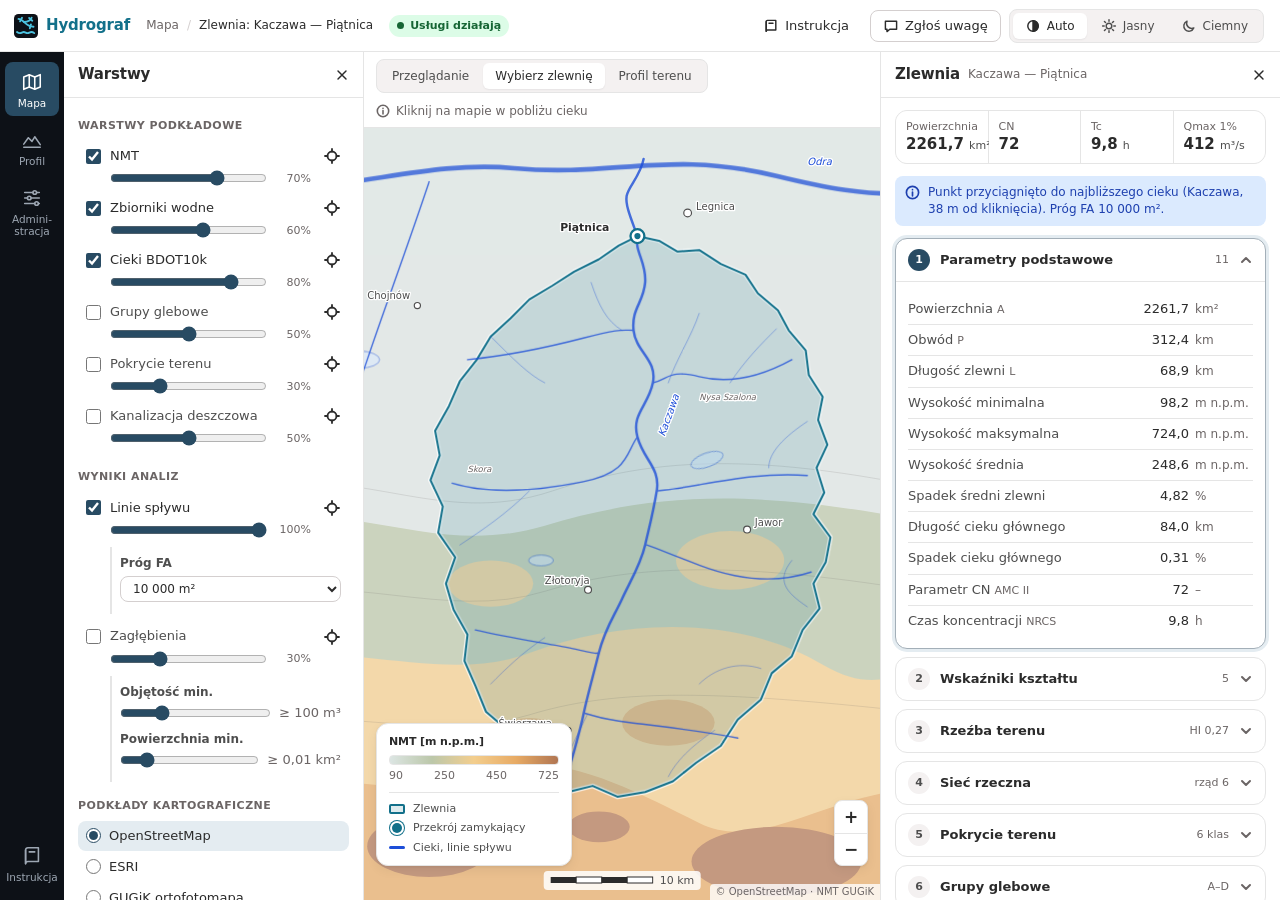
==== design/mockups/hydrograf/index.html @ 29e7e1c7 "feat(design): add the navigation rail tokens, the layout guidelines and a Hydrograf mockup" ====
<!doctype html>
<html lang="pl">
<head>
<meta charset="utf-8">
<meta name="viewport" content="width=device-width, initial-scale=1">
<title>Hydrograf: zlewnia Kaczawa — Piątnica</title>
<link rel="icon" type="image/svg+xml" href="../../marks/hydrograf.svg">
<script src="theme-init.js"></script>
<link rel="stylesheet" href="../../tokens.css">
<link rel="stylesheet" href="mockup.css">
</head>
<body>
<div class="shell">

  <!-- Top bar: mark + tool name, context, status, actions -->
  <header class="topbar">
    <a class="brand" href="#" aria-label="Hydrograf, strona główna">
      <img src="../../marks/hydrograf.svg" alt="">
      <span class="name">Hydrograf</span>
    </a>
    <nav class="crumbs" aria-label="Kontekst">
      <span>Mapa</span><span class="sep">/</span>
      <strong>Zlewnia: Kaczawa — Piątnica</strong>
    </nav>
    <span class="badge ok" id="system-status" role="status" aria-live="polite" title="Usługi działają: API, NMT, BDOT10k">
      <span class="label">Usługi działają</span>
    </span>
    <div class="top-actions">
      <a class="btn ghost" id="btn-guide" href="#">
        <svg viewBox="0 0 20 20" aria-hidden="true"><path d="M4 4.5A1.5 1.5 0 0 1 5.5 3H16v12H5.5A1.5 1.5 0 0 0 4 16.5z"/><path d="M4 16.5V4.5M7.5 6.5h5"/></svg>
        <span class="label">Instrukcja</span>
      </a>
      <button class="btn" id="btn-feedback" type="button" aria-haspopup="dialog" aria-controls="feedback-modal" title="Zgłoś uwagę">
        <svg viewBox="0 0 20 20" aria-hidden="true"><path d="M3 4h14v10H8.5L5 17v-3H3z"/></svg>
        <span class="label">Zgłoś uwagę</span>
      </button>
      <div class="seg" role="group" aria-label="Motyw">
        <button type="button" id="theme-auto" aria-pressed="true" title="Motyw systemowy">
          <svg class="icon-svg" viewBox="0 0 20 20" aria-hidden="true"><circle cx="10" cy="10" r="6.5"/><path d="M10 3.5v13a6.5 6.5 0 0 0 0-13z" fill="currentColor"/></svg>
          <span class="label">Auto</span>
        </button>
        <button type="button" id="theme-light" aria-pressed="false" title="Jasny">
          <svg class="icon-svg" viewBox="0 0 20 20" aria-hidden="true"><circle cx="10" cy="10" r="3.5"/><path d="M10 2v2M10 16v2M2 10h2M16 10h2M4.3 4.3l1.4 1.4M14.3 14.3l1.4 1.4M4.3 15.7l1.4-1.4M14.3 5.7l1.4-1.4"/></svg>
          <span class="label">Jasny</span>
        </button>
        <button type="button" id="theme-dark" aria-pressed="false" title="Ciemny">
          <svg class="icon-svg" viewBox="0 0 20 20" aria-hidden="true"><path d="M16 12.5A6.5 6.5 0 0 1 7.5 4a6.5 6.5 0 1 0 8.5 8.5z"/></svg>
          <span class="label">Ciemny</span>
        </button>
      </div>
    </div>
  </header>

  <!-- Navigation rail (bottom bar on phones) -->
  <nav class="rail" aria-label="Widoki">
    <a class="rail-item active" href="#" aria-current="page" id="rail-map">
      <svg viewBox="0 0 24 24" aria-hidden="true"><path d="M3 6.5l6-2.5 6 2.5 6-2.5v13.5l-6 2.5-6-2.5-6 2.5z"/><path d="M9 4v13.5M15 6.5V20"/></svg>
      Mapa
    </a>
    <a class="rail-item" href="#" id="rail-profile">
      <svg viewBox="0 0 24 24" aria-hidden="true"><path d="M3 20h18"/><path d="M3 16.5l5-7 4 4 3-5 6 8.5"/></svg>
      Profil
    </a>
    <a class="rail-item" href="#">
      <svg viewBox="0 0 24 24" aria-hidden="true"><path d="M4 6h9M17 6h3M4 12h3M11 12h9M4 18h11M19 18h1"/><circle cx="15" cy="6" r="2"/><circle cx="9" cy="12" r="2"/><circle cx="17" cy="18" r="2"/></svg>
      Admini&shy;stracja
    </a>
    <span class="spacer"></span>
    <a class="rail-item" href="#">
      <svg viewBox="0 0 24 24" aria-hidden="true"><path d="M5 5.5A2.5 2.5 0 0 1 7.5 3H19v15H7.5A2.5 2.5 0 0 0 5 20.5z"/><path d="M5 20.5v-15M9 7.5h6"/></svg>
      Instrukcja
    </a>
  </nav>

  <main class="main">
    <div class="view-layout" id="view">

      <!-- Left panel: layers -->
      <aside class="view-panel left" id="left-panel" aria-labelledby="left-title">
        <div class="panel-head">
          <span class="grip" aria-hidden="true"></span>
          <h2 id="left-title">Warstwy</h2>
          <button class="btn ghost sm icon" type="button" id="left-close" aria-label="Zamknij panel warstw">
            <svg viewBox="0 0 20 20" aria-hidden="true"><path d="M5 5l10 10M15 5L5 15"/></svg>
          </button>
        </div>
        <div class="view-panel-body">

          <section class="group">
            <h3 class="group-title">Warstwy podkładowe</h3>
            <div class="layer">
              <input type="checkbox" id="ly-nmt" data-layer="nmt" checked>
              <label class="name" for="ly-nmt">NMT</label>
              <input type="range" min="0" max="100" value="70" aria-label="Przezroczystość: NMT">
              <span class="val">70%</span>
              <button class="btn ghost sm icon" type="button" aria-label="Przybliż do warstwy NMT"><svg viewBox="0 0 16 16"><circle cx="8" cy="8" r="4.5"/><path d="M8 1v2.5M8 12.5V15M1 8h2.5M12.5 8H15"/></svg></button>
            </div>
            <div class="layer">
              <input type="checkbox" id="ly-lakes" data-layer="lakes" checked>
              <label class="name" for="ly-lakes">Zbiorniki wodne</label>
              <input type="range" min="0" max="100" value="60" aria-label="Przezroczystość: Zbiorniki wodne">
              <span class="val">60%</span>
              <button class="btn ghost sm icon" type="button" aria-label="Przybliż do warstwy Zbiorniki wodne"><svg viewBox="0 0 16 16"><circle cx="8" cy="8" r="4.5"/><path d="M8 1v2.5M8 12.5V15M1 8h2.5M12.5 8H15"/></svg></button>
            </div>
            <div class="layer">
              <input type="checkbox" id="ly-streams" data-layer="streams" checked>
              <label class="name" for="ly-streams">Cieki BDOT10k</label>
              <input type="range" min="0" max="100" value="80" aria-label="Przezroczystość: Cieki BDOT10k">
              <span class="val">80%</span>
              <button class="btn ghost sm icon" type="button" aria-label="Przybliż do warstwy Cieki BDOT10k"><svg viewBox="0 0 16 16"><circle cx="8" cy="8" r="4.5"/><path d="M8 1v2.5M8 12.5V15M1 8h2.5M12.5 8H15"/></svg></button>
            </div>
            <div class="layer off">
              <input type="checkbox" id="ly-hsg">
              <label class="name" for="ly-hsg">Grupy glebowe</label>
              <input type="range" min="0" max="100" value="50" aria-label="Przezroczystość: Grupy glebowe">
              <span class="val">50%</span>
              <button class="btn ghost sm icon" type="button" aria-label="Przybliż do warstwy Grupy glebowe"><svg viewBox="0 0 16 16"><circle cx="8" cy="8" r="4.5"/><path d="M8 1v2.5M8 12.5V15M1 8h2.5M12.5 8H15"/></svg></button>
            </div>
            <div class="layer off">
              <input type="checkbox" id="ly-landcover">
              <label class="name" for="ly-landcover">Pokrycie terenu</label>
              <input type="range" min="0" max="100" value="30" aria-label="Przezroczystość: Pokrycie terenu">
              <span class="val">30%</span>
              <button class="btn ghost sm icon" type="button" aria-label="Przybliż do warstwy Pokrycie terenu"><svg viewBox="0 0 16 16"><circle cx="8" cy="8" r="4.5"/><path d="M8 1v2.5M8 12.5V15M1 8h2.5M12.5 8H15"/></svg></button>
            </div>
            <div class="layer off">
              <input type="checkbox" id="ly-sewer">
              <label class="name" for="ly-sewer">Kanalizacja deszczowa</label>
              <input type="range" min="0" max="100" value="50" aria-label="Przezroczystość: Kanalizacja deszczowa">
              <span class="val">50%</span>
              <button class="btn ghost sm icon" type="button" aria-label="Przybliż do warstwy Kanalizacja deszczowa"><svg viewBox="0 0 16 16"><circle cx="8" cy="8" r="4.5"/><path d="M8 1v2.5M8 12.5V15M1 8h2.5M12.5 8H15"/></svg></button>
            </div>
          </section>

          <section class="group">
            <h3 class="group-title">Wyniki analiz</h3>
            <div class="layer">
              <input type="checkbox" id="ly-flow" data-layer="flow" checked>
              <label class="name" for="ly-flow">Linie spływu</label>
              <input type="range" min="0" max="100" value="100" aria-label="Przezroczystość: Linie spływu">
              <span class="val">100%</span>
              <button class="btn ghost sm icon" type="button" aria-label="Przybliż do warstwy Linie spływu"><svg viewBox="0 0 16 16"><circle cx="8" cy="8" r="4.5"/><path d="M8 1v2.5M8 12.5V15M1 8h2.5M12.5 8H15"/></svg></button>
            </div>
            <div class="layer-extra">
              <div class="field">
                <label for="fa-threshold">Próg FA</label>
                <select id="fa-threshold">
                  <option value="1000">1 000 m²</option>
                  <option value="10000" selected>10 000 m²</option>
                  <option value="100000">100 000 m²</option>
                </select>
              </div>
            </div>
            <div class="layer off">
              <input type="checkbox" id="ly-depr">
              <label class="name" for="ly-depr">Zagłębienia</label>
              <input type="range" min="0" max="100" value="30" aria-label="Przezroczystość: Zagłębienia">
              <span class="val">30%</span>
              <button class="btn ghost sm icon" type="button" aria-label="Przybliż do warstwy Zagłębienia"><svg viewBox="0 0 16 16"><circle cx="8" cy="8" r="4.5"/><path d="M8 1v2.5M8 12.5V15M1 8h2.5M12.5 8H15"/></svg></button>
            </div>
            <div class="layer-extra">
              <div class="field">
                <label for="depr-volume">Objętość min.</label>
                <div class="range-row">
                  <input type="range" id="depr-volume" min="0" max="100" value="25">
                  <span class="val num muted">≥ 100 m³</span>
                </div>
              </div>
              <div class="field">
                <label for="depr-area">Powierzchnia min.</label>
                <div class="range-row">
                  <input type="range" id="depr-area" min="0" max="100" value="15">
                  <span class="val num muted">≥ 0,01 km²</span>
                </div>
              </div>
            </div>
          </section>

          <section class="group">
            <h3 class="group-title">Podkłady kartograficzne</h3>
            <div class="radio-list" role="radiogroup" aria-label="Podkład kartograficzny">
              <label><input type="radio" name="basemap" value="osm" checked> OpenStreetMap</label>
              <label><input type="radio" name="basemap" value="esri"> ESRI</label>
              <label><input type="radio" name="basemap" value="gugik-orto"> GUGiK ortofotomapa</label>
              <label><input type="radio" name="basemap" value="gugik-topo"> GUGiK topograficzna</label>
              <label><input type="radio" name="basemap" value="opentopomap"> OpenTopoMap</label>
              <label><input type="radio" name="basemap" value="none"> Brak</label>
            </div>
          </section>
        </div>
      </aside>
      <div class="resizer" id="left-resizer" role="separator" aria-orientation="vertical" aria-controls="left-panel" aria-label="Szerokość panelu warstw" aria-valuemin="260" aria-valuemax="560" aria-valuenow="300" tabindex="0"></div>

      <!-- Centre: mode bar + map -->
      <section class="view-center" aria-label="Mapa">
        <div class="map-bar">
          <button class="btn sm phone-only" type="button" id="open-layers" aria-controls="left-panel">
            <svg viewBox="0 0 20 20" aria-hidden="true"><path d="M10 3l7 4-7 4-7-4z"/><path d="M3 11l7 4 7-4"/></svg>
            Warstwy
          </button>
          <div class="seg" role="radiogroup" aria-label="Tryb pracy">
            <button type="button" id="mode-browse" role="radio" aria-checked="false">Przeglądanie</button>
            <button type="button" id="mode-watershed" role="radio" aria-checked="true" class="on">Wybierz zlewnię</button>
            <button type="button" id="mode-profile" role="radio" aria-checked="false">Profil terenu</button>
          </div>
          <span class="hint">
            <svg viewBox="0 0 16 16" aria-hidden="true"><circle cx="8" cy="8" r="6.5"/><path d="M8 7.5v4M8 5v.01"/></svg>
            <span id="map-hint-text">Kliknij na mapie w pobliżu cieku</span>
          </span>
          <div class="end phone-only">
            <button class="btn sm" type="button" id="open-results" aria-controls="right-panel">Zlewnia</button>
          </div>
        </div>

        <div class="map-wrap">
          <svg class="map-svg" viewBox="0 0 1000 1000" preserveAspectRatio="xMidYMid slice" role="img" aria-label="Mapa: zlewnia Kaczawy po przekrój Piątnica na tle NMT">
            <!-- Terrain (NMT) -->
            <g class="nmt" data-layer="nmt">
              <rect class="t1" x="0" y="0" width="1000" height="1000"/>
              <path class="t2" d="M0,520 C150,470 250,560 400,515 S700,460 1000,535 V1000 H0 Z"/>
              <path class="t3" d="M0,700 C120,650 260,725 380,680 S650,630 760,695 S900,640 1000,685 V1000 H0 Z"/>
              <path class="t4" d="M0,855 C100,815 200,880 300,838 S500,850 600,900 S800,815 1000,865 V1000 H0 Z"/>
              <ellipse class="t3" cx="640" cy="560" rx="70" ry="38"/>
              <ellipse class="t3" cx="330" cy="590" rx="55" ry="30"/>
              <ellipse class="t4" cx="560" cy="770" rx="60" ry="30"/>
              <ellipse class="t4" cx="380" cy="790" rx="48" ry="26"/>
              <ellipse class="t5" cx="250" cy="930" rx="80" ry="40"/>
              <ellipse class="t5" cx="700" cy="950" rx="110" ry="45"/>
              <ellipse class="t5" cx="470" cy="905" rx="40" ry="20"/>
            </g>
            <g>
              <path class="contour" d="M0,470 C160,430 260,520 410,470 S710,420 1000,490"/>
              <path class="contour" d="M0,610 C140,570 270,640 400,600 S690,560 1000,620"/>
              <path class="contour" d="M0,780 C120,740 250,800 380,760 S660,730 1000,770"/>
            </g>
            <!-- Lakes -->
            <g data-layer="lakes">
            <ellipse class="lake" cx="610" cy="430" rx="22" ry="9" transform="rotate(-20 610 430)"/>
            <ellipse class="lake" cx="395" cy="560" rx="16" ry="7"/>
            <ellipse class="lake" cx="160" cy="300" rx="26" ry="11"/>
            </g>
            <!-- Rivers outside the watershed -->
            <g class="river r-outside" data-layer="streams">
              <path class="r-big" d="M0,70 C120,95 230,40 360,52 S560,28 700,62 S880,90 1000,58"/>
              <path class="r-trib" d="M80,520 C120,430 150,360 170,300 S220,160 250,70"/>
              <path class="r-trib" d="M900,760 C880,640 860,540 880,420 S880,220 860,64"/>
            </g>
            <g class="river r-outside" data-layer="flow">
              <path class="r-flow" d="M60,700 C90,640 100,600 80,520"/>
              <path class="r-flow" d="M960,560 C930,520 900,470 880,420"/>
            </g>
            <!-- Watershed -->
            <g data-layer="watershed">
            <path class="watershed-halo" d="M520,140 L548,146 L572,160 L600,158 L628,176 L660,190 L676,214 L702,236 L716,262 L738,288 L742,320 L760,348 L754,378 L766,410 L752,440 L762,472 L748,500 L770,530 L764,562 L748,590 L756,622 L734,650 L720,684 L694,706 L680,740 L650,766 L628,800 L596,822 L566,846 L530,860 L494,866 L462,852 L430,860 L400,838 L372,812 L352,780 L324,756 L310,722 L296,690 L300,656 L282,624 L272,590 L284,556 L262,524 L268,490 L252,456 L264,424 L258,392 L276,360 L290,328 L312,300 L330,270 L356,246 L380,222 L410,204 L438,186 L470,170 L496,152 Z"/>
            <path class="watershed" d="M520,140 L548,146 L572,160 L600,158 L628,176 L660,190 L676,214 L702,236 L716,262 L738,288 L742,320 L760,348 L754,378 L766,410 L752,440 L762,472 L748,500 L770,530 L764,562 L748,590 L756,622 L734,650 L720,684 L694,706 L680,740 L650,766 L628,800 L596,822 L566,846 L530,860 L494,866 L462,852 L430,860 L400,838 L372,812 L352,780 L324,756 L310,722 L296,690 L300,656 L282,624 L272,590 L284,556 L262,524 L268,490 L252,456 L264,424 L258,392 L276,360 L290,328 L312,300 L330,270 L356,246 L380,222 L410,204 L438,186 L470,170 L496,152 Z"/>
            </g>
            <!-- River network inside -->
            <g class="river" data-layer="flow">
              <path class="r-flow" d="M330,270 C360,300 380,320 400,330"/>
              <path class="r-flow" d="M700,260 C680,280 660,300 640,330"/>
              <path class="r-flow" d="M740,380 C710,400 690,420 690,440"/>
              <path class="r-flow" d="M290,540 C320,520 350,500 380,470"/>
              <path class="r-flow" d="M740,620 C710,600 700,585 720,560"/>
              <path class="r-flow" d="M330,720 C350,700 370,680 400,660"/>
              <path class="r-flow" d="M560,840 C570,820 590,800 620,780"/>
              <path class="r-flow" d="M420,840 C430,810 440,790 455,760"/>
              <path class="r-flow" d="M680,700 C650,690 620,700 600,720"/>
              <path class="r-flow" d="M600,240 C590,270 570,300 560,330"/>
              <path class="r-flow" d="M460,200 C470,230 480,250 500,262"/>
            </g>
            <g class="river" data-layer="streams">
              <path class="r-trib" d="M300,300 C350,295 400,285 450,272 S500,262 515,262"/>
              <path class="r-trib" d="M720,300 C680,322 640,332 600,322 S560,326 540,330"/>
              <path class="r-trib" d="M280,460 C330,475 390,470 450,458 S505,420 520,400"/>
              <path class="r-trib" d="M740,450 C690,446 640,455 600,462 S560,468 545,470"/>
              <path class="r-trib" d="M745,575 C700,590 650,585 600,566 S555,548 532,540"/>
              <path class="r-trib" d="M310,650 C360,662 410,668 440,675 S462,680 470,680"/>
              <path class="r-trib" d="M650,790 C600,780 550,775 510,770 S468,762 452,758"/>
              <path class="r-main" d="M430,835 C440,800 446,780 450,760 S462,712 470,680 S490,632 500,610 S524,566 530,540 S540,500 545,470 S528,430 520,400 S534,360 540,330 S518,290 515,262 S528,226 530,200 S516,160 520,140"/>
            </g>
            <path class="river r-main" data-layer="streams" d="M520,140 C512,118 504,100 506,88 S524,62 528,40"/>
            <!-- Towns -->
            <g>
              <circle class="town" cx="585" cy="110" r="5"/><text class="lbl" x="596" y="106">Legnica</text>
              <circle class="town" cx="456" cy="598" r="4.5"/><text class="lbl" x="400" y="590">Złotoryja</text>
              <circle class="town" cx="662" cy="520" r="4.5"/><text class="lbl" x="672" y="516">Jawor</text>
              <circle class="town" cx="430" cy="780" r="4"/><text class="lbl" x="340" y="776">Świerzawa</text>
              <circle class="town" cx="235" cy="230" r="4"/><text class="lbl" x="170" y="222">Chojnów</text>
            </g>
            <text class="lbl water" x="740" y="48">Odra</text>
            <text class="lbl water" x="555" y="400" transform="rotate(-70 555 400)">Kaczawa</text>
            <text class="lbl water sm" x="600" y="352">Nysa Szalona</text>
            <text class="lbl water sm" x="300" y="446">Skora</text>
            <!-- Outlet -->
            <circle class="outlet-ring" cx="520" cy="140" r="9"/>
            <circle class="outlet-dot" cx="520" cy="140" r="4"/>
            <text class="lbl outlet" x="420" y="134">Piątnica</text>
          </svg>

          <div class="map-legend" aria-label="Legenda">
            <h3>NMT [m n.p.m.]</h3>
            <div class="ramp" aria-hidden="true"></div>
            <div class="ramp-ticks"><span>90</span><span>250</span><span>450</span><span>725</span></div>
            <div class="legend-items">
              <span><i class="sw watershed"></i>Zlewnia</span>
              <span><i class="sw outlet"></i>Przekrój zamykający</span>
              <span><i class="sw river"></i>Cieki, linie spływu</span>
            </div>
          </div>

          <div class="map-zoom">
            <button type="button" aria-label="Przybliż">+</button>
            <button type="button" aria-label="Oddal">−</button>
          </div>

          <div class="map-scale" aria-label="Skala: 10 km">
            <svg width="104" height="8" viewBox="0 0 104 8" aria-hidden="true">
              <rect class="bar-a" x="1" y="1" width="25.5" height="6"/>
              <rect class="bar-b" x="26.5" y="1" width="25.5" height="6"/>
              <rect class="bar-a" x="52" y="1" width="25.5" height="6"/>
              <rect class="bar-b" x="77.5" y="1" width="25.5" height="6"/>
            </svg>
            <span>10 km</span>
          </div>
          <span class="map-attrib">© OpenStreetMap · NMT GUGiK</span>

          <!-- Terrain profile drawer (profile mode) -->
          <section class="profile-drawer" id="profile-drawer" aria-labelledby="profile-title" hidden>
            <div class="panel-head">
              <h2 id="profile-title">Profil terenu</h2>
              <span class="sub num">Długość 12,4 km · H 258–498 m n.p.m.</span>
              <button class="btn ghost sm icon" type="button" id="profile-close" aria-label="Zamknij profil">
                <svg viewBox="0 0 20 20" aria-hidden="true"><path d="M5 5l10 10M15 5L5 15"/></svg>
              </button>
            </div>
            <div class="chart">
              <svg viewBox="0 0 710 168" role="img" aria-label="Profil terenu, długość 12,4 km">
              <g class="grid"><line x1="44" x2="700" y1="140" y2="140"/><line x1="44" x2="700" y1="102.9" y2="102.9"/><line x1="44" x2="700" y1="65.7" y2="65.7"/><line x1="44" x2="700" y1="28.6" y2="28.6"/></g>
              <path class="prof-area" d="M44,61.3 L65.2,54.6 L86.3,45.3 L107.5,39.7 L128.6,42.7 L149.8,50.9 L171,59 L192.1,67.6 L213.3,76.5 L234.5,83.5 L255.6,91.7 L271.5,102.5 L287.4,111.8 L303.2,117 L313.8,118.5 L324.4,115.5 L345.5,106.6 L366.7,96.2 L393.2,86.5 L419.6,79.8 L446.1,70.2 L472.5,62 L499,54.2 L525.4,46.4 L551.9,36 L578.3,29.3 L604.8,33.8 L631.2,39.7 L657.7,37.5 L678.8,33 L700,30.4 L700,140 L44,140 Z"/>
              <path class="prof-line" d="M44,61.3 L65.2,54.6 L86.3,45.3 L107.5,39.7 L128.6,42.7 L149.8,50.9 L171,59 L192.1,67.6 L213.3,76.5 L234.5,83.5 L255.6,91.7 L271.5,102.5 L287.4,111.8 L303.2,117 L313.8,118.5 L324.4,115.5 L345.5,106.6 L366.7,96.2 L393.2,86.5 L419.6,79.8 L446.1,70.2 L472.5,62 L499,54.2 L525.4,46.4 L551.9,36 L578.3,29.3 L604.8,33.8 L631.2,39.7 L657.7,37.5 L678.8,33 L700,30.4"/>
              <line class="prof-cross" x1="313.8" x2="313.8" y1="10" y2="140"/>
              <circle class="prof-water" cx="313.8" cy="118.5" r="3.5"/>
              <line class="axis" x1="44" x2="700" y1="140" y2="140"/>
              <text class="tick" x="38" y="143" text-anchor="end">200</text><text class="tick" x="38" y="105.9" text-anchor="end">300</text><text class="tick" x="38" y="68.7" text-anchor="end">400</text><text class="tick" x="38" y="31.6" text-anchor="end">500</text><text class="tick" x="44" y="154" text-anchor="middle">0</text><text class="tick" x="149.8" y="154" text-anchor="middle">2</text><text class="tick" x="255.6" y="154" text-anchor="middle">4</text><text class="tick" x="361.4" y="154" text-anchor="middle">6</text><text class="tick" x="467.2" y="154" text-anchor="middle">8</text><text class="tick" x="573" y="154" text-anchor="middle">10</text><text class="tick" x="678.8" y="154" text-anchor="middle">12</text>
              <text class="axis-label" x="700" y="167" text-anchor="end">odległość [km]</text>
              <text class="axis-label" x="4" y="6">H [m n.p.m.]</text>
            </svg>
            </div>
          </section>
        </div>
      </section>

      <!-- Right panel: watershed results -->
      <div class="resizer" id="right-resizer" role="separator" aria-orientation="vertical" aria-controls="right-panel" aria-label="Szerokość panelu zlewni" aria-valuemin="340" aria-valuemax="720" aria-valuenow="400" tabindex="0"></div>
      <aside class="view-panel right open" id="right-panel" aria-labelledby="right-title">
        <div class="panel-head">
          <span class="grip" aria-hidden="true"></span>
          <h2 id="right-title">Zlewnia</h2>
          <span class="sub">Kaczawa — Piątnica</span>
          <button class="btn ghost sm icon" type="button" id="right-close" aria-label="Zamknij panel zlewni">
            <svg viewBox="0 0 20 20" aria-hidden="true"><path d="M5 5l10 10M15 5L5 15"/></svg>
          </button>
        </div>
        <div class="view-panel-body" id="panel-results">

          <div class="summary">
            <div class="kpi"><div class="k">Powierzchnia</div><div class="v">2261,7 <span class="u">km²</span></div></div>
            <div class="kpi"><div class="k">CN</div><div class="v">72</div></div>
            <div class="kpi"><div class="k">Tc</div><div class="v">9,8 <span class="u">h</span></div></div>
            <div class="kpi"><div class="k">Qmax 1%</div><div class="v">412 <span class="u">m³/s</span></div></div>
          </div>

          <p class="notice" role="status">
            <svg viewBox="0 0 16 16" aria-hidden="true"><circle cx="8" cy="8" r="6.5"/><path d="M8 7.5v4M8 5v.01"/></svg>
            Punkt przyciągnięto do najbliższego cieku (Kaczawa, 38 m od kliknięcia). Próg FA 10 000 m².
          </p>

          <div class="steps">
            <details class="step" open>
              <summary><span class="step-num">1</span><span class="title">Parametry podstawowe</span><span class="meta">11</span><svg class="chev" viewBox="0 0 14 14" aria-hidden="true"><path d="M3 5l4 4 4-4"/></svg></summary>
              <div class="step-body">
                <table class="params">
                  <tbody>
                    <tr><th>Powierzchnia<span class="sym">A</span></th><td>2261,7</td><td class="u">km²</td></tr>
                    <tr><th>Obwód<span class="sym">P</span></th><td>312,4</td><td class="u">km</td></tr>
                    <tr><th>Długość zlewni<span class="sym">L</span></th><td>68,9</td><td class="u">km</td></tr>
                    <tr><th>Wysokość minimalna</th><td>98,2</td><td class="u">m n.p.m.</td></tr>
                    <tr><th>Wysokość maksymalna</th><td>724,0</td><td class="u">m n.p.m.</td></tr>
                    <tr><th>Wysokość średnia</th><td>248,6</td><td class="u">m n.p.m.</td></tr>
                    <tr><th>Spadek średni zlewni</th><td>4,82</td><td class="u">%</td></tr>
                    <tr><th>Długość cieku głównego</th><td>84,0</td><td class="u">km</td></tr>
                    <tr><th>Spadek cieku głównego</th><td>0,31</td><td class="u">%</td></tr>
                    <tr><th>Parametr CN<span class="sym">AMC II</span></th><td>72</td><td class="u">–</td></tr>
                    <tr><th>Czas koncentracji<span class="sym">NRCS</span></th><td>9,8</td><td class="u">h</td></tr>
                  </tbody>
                </table>
              </div>
            </details>

            <details class="step">
              <summary><span class="step-num">2</span><span class="title">Wskaźniki kształtu</span><span class="meta">5</span><svg class="chev" viewBox="0 0 14 14" aria-hidden="true"><path d="M3 5l4 4 4-4"/></svg></summary>
              <div class="step-body">
                <table class="params">
                  <tbody>
                    <tr><th>Wskaźnik zwartości<span class="sym">Kc</span></th><td>1,85</td><td class="u">–</td></tr>
                    <tr><th>Wskaźnik kolistości<span class="sym">Rc</span></th><td>0,29</td><td class="u">–</td></tr>
                    <tr><th>Wskaźnik wydłużenia<span class="sym">Re</span></th><td>0,78</td><td class="u">–</td></tr>
                    <tr><th>Wskaźnik formy<span class="sym">Rf</span></th><td>0,48</td><td class="u">–</td></tr>
                    <tr><th>Wskaźnik lemniskaty<span class="sym">k</span></th><td>1,64</td><td class="u">–</td></tr>
                  </tbody>
                </table>
              </div>
            </details>

            <details class="step">
              <summary><span class="step-num">3</span><span class="title">Rzeźba terenu</span><span class="meta">HI 0,27</span><svg class="chev" viewBox="0 0 14 14" aria-hidden="true"><path d="M3 5l4 4 4-4"/></svg></summary>
              <div class="step-body">
                <div class="chart">
                  <div class="chart-title">Krzywa hipsometryczna</div>
                  <svg viewBox="0 0 360 178" role="img" aria-label="Krzywa hipsometryczna, całka hipsometryczna 0,27">
                  <g class="grid"><line x1="40" x2="350" y1="150" y2="150"/><line x1="40" x2="350" y1="115.5" y2="115.5"/><line x1="40" x2="350" y1="81" y2="81"/><line x1="40" x2="350" y1="46.5" y2="46.5"/><line x1="40" x2="350" y1="12" y2="12"/></g>
                  <path class="ref-line" d="M40,12 L350,150"/>
                  <path class="hyp-area" d="M40,12 L49.3,31.3 L58.6,45.1 L71,60.3 L86.5,74.1 L102,85.1 L133,100.3 L164,111.4 L195,120.3 L226,127.9 L257,134.8 L288,140.3 L319,145.2 L350,150 L40,150 Z"/>
                  <path class="hyp-line" d="M40,12 L49.3,31.3 L58.6,45.1 L71,60.3 L86.5,74.1 L102,85.1 L133,100.3 L164,111.4 L195,120.3 L226,127.9 L257,134.8 L288,140.3 L319,145.2 L350,150"/>
                  <line class="axis" x1="40" x2="350" y1="150" y2="150"/>
                  <text class="tick" x="34" y="153" text-anchor="end">0</text><text class="tick" x="34" y="118.5" text-anchor="end">0,25</text><text class="tick" x="34" y="84" text-anchor="end">0,5</text><text class="tick" x="34" y="49.5" text-anchor="end">0,75</text><text class="tick" x="34" y="15" text-anchor="end">1</text><text class="tick" x="40" y="164" text-anchor="middle">0%</text><text class="tick" x="117.5" y="164" text-anchor="middle">25%</text><text class="tick" x="195" y="164" text-anchor="middle">50%</text><text class="tick" x="272.5" y="164" text-anchor="middle">75%</text><text class="tick" x="350" y="164" text-anchor="middle">100%</text>
                  <text class="axis-label" x="350" y="177" text-anchor="end">względna powierzchnia a/A</text>
                  <text class="axis-label" x="4" y="6">względna wysokość h/H</text>
                  <text class="peak-label" x="346" y="26" text-anchor="end">HI = 0,27</text>
                </svg>
                </div>
                <table class="params">
                  <tbody>
                    <tr><th>Deniwelacja<span class="sym">ΔH</span></th><td>625,8</td><td class="u">m</td></tr>
                    <tr><th>Wskaźnik rzeźby<span class="sym">Rh</span></th><td>9,08</td><td class="u">‰</td></tr>
                    <tr><th>Całka hipsometryczna<span class="sym">HI</span></th><td>0,27</td><td class="u">–</td></tr>
                  </tbody>
                </table>
              </div>
            </details>

            <details class="step">
              <summary><span class="step-num">4</span><span class="title">Sieć rzeczna</span><span class="meta">rząd 6</span><svg class="chev" viewBox="0 0 14 14" aria-hidden="true"><path d="M3 5l4 4 4-4"/></svg></summary>
              <div class="step-body">
                <table class="params">
                  <tbody>
                    <tr><th>Długość wszystkich cieków</th><td>2081</td><td class="u">km</td></tr>
                    <tr><th>Gęstość sieci rzecznej<span class="sym">Dd</span></th><td>0,92</td><td class="u">km/km²</td></tr>
                    <tr><th>Częstość cieków<span class="sym">Fs</span></th><td>1,12</td><td class="u">1/km²</td></tr>
                    <tr><th>Rząd cieku (Strahler)</th><td>6</td><td class="u">–</td></tr>
                    <tr><th>Próg akumulacji</th><td>10 000</td><td class="u">m²</td></tr>
                  </tbody>
                </table>
              </div>
            </details>

            <details class="step">
              <summary><span class="step-num">5</span><span class="title">Pokrycie terenu</span><span class="meta">6 klas</span><svg class="chev" viewBox="0 0 14 14" aria-hidden="true"><path d="M3 5l4 4 4-4"/></svg></summary>
              <div class="step-body">
                <svg class="stack" viewBox="0 0 100 1" preserveAspectRatio="none" role="img" aria-label="Udział form pokrycia terenu"><rect class="lc-arable" x="0" y="0" width="48.2" height="1"/><rect class="lc-forest" x="48.2" y="0" width="31.5" height="1"/><rect class="lc-meadow" x="79.7" y="0" width="9.8" height="1"/><rect class="lc-urban" x="89.5" y="0" width="7.1" height="1"/><rect class="lc-water" x="96.6" y="0" width="1.2" height="1"/><rect class="lc-other" x="97.8" y="0" width="2.2" height="1"/></svg>
                <ul class="share-list">
                  <li><i class="dot lc-arable"></i>Grunty orne<span class="x">CN 78</span><span class="pct">48,2%</span></li>
                  <li><i class="dot lc-forest"></i>Lasy<span class="x">CN 60</span><span class="pct">31,5%</span></li>
                  <li><i class="dot lc-meadow"></i>Łąki i pastwiska<span class="x">CN 69</span><span class="pct">9,8%</span></li>
                  <li><i class="dot lc-urban"></i>Zabudowa<span class="x">CN 90</span><span class="pct">7,1%</span></li>
                  <li><i class="dot lc-water"></i>Wody<span class="x">CN 100</span><span class="pct">1,2%</span></li>
                  <li><i class="dot lc-other"></i>Inne<span class="x">CN 74</span><span class="pct">2,2%</span></li>
                </ul>
              </div>
            </details>

            <details class="step">
              <summary><span class="step-num">6</span><span class="title">Grupy glebowe</span><span class="meta">A–D</span><svg class="chev" viewBox="0 0 14 14" aria-hidden="true"><path d="M3 5l4 4 4-4"/></svg></summary>
              <div class="step-body">
                <svg class="stack" viewBox="0 0 100 1" preserveAspectRatio="none" role="img" aria-label="Udział hydrologicznych grup glebowych"><rect class="hsg-a" x="0" y="0" width="12.4" height="1"/><rect class="hsg-b" x="12.4" y="0" width="46.1" height="1"/><rect class="hsg-c" x="58.5" y="0" width="33" height="1"/><rect class="hsg-d" x="91.5" y="0" width="8.5" height="1"/></svg>
                <ul class="share-list">
                  <li><i class="dot hsg-a"></i>A: przepuszczalne<span class="x">280 km²</span><span class="pct">12,4%</span></li>
                  <li><i class="dot hsg-b"></i>B: średnio przepuszczalne<span class="x">1043 km²</span><span class="pct">46,1%</span></li>
                  <li><i class="dot hsg-c"></i>C: słabo przepuszczalne<span class="x">746 km²</span><span class="pct">33,0%</span></li>
                  <li><i class="dot hsg-d"></i>D: nieprzepuszczalne<span class="x">192 km²</span><span class="pct">8,5%</span></li>
                </ul>
              </div>
            </details>

            <details class="step">
              <summary><span class="step-num">7</span><span class="title">Hietogram</span><span class="meta">12 h · p 1%</span><svg class="chev" viewBox="0 0 14 14" aria-hidden="true"><path d="M3 5l4 4 4-4"/></svg></summary>
              <div class="step-body">
                <div class="field-row">
                  <div class="field">
                    <label for="duration">Czas trwania</label>
                    <select id="duration">
                      <option>30 min</option><option>1 h</option><option>2 h</option><option>3 h</option><option>6 h</option>
                      <option selected>12 h</option><option>24 h</option><option>48 h</option><option>72 h</option>
                    </select>
                  </div>
                  <div class="field">
                    <label for="probability">Prawdopodobieństwo</label>
                    <select id="probability">
                      <option>0,5%</option><option selected>1%</option><option>2%</option><option>5%</option><option>10%</option><option>20%</option><option>50%</option>
                    </select>
                  </div>
                </div>
                <div class="field">
                  <span class="label" id="dist-label">Rozkład</span>
                  <div class="seg full" role="radiogroup" aria-labelledby="dist-label" id="dist-seg">
                    <button type="button" role="radio" aria-checked="true" class="on">Beta</button>
                    <button type="button" role="radio" aria-checked="false">Euler II</button>
                    <button type="button" role="radio" aria-checked="false">Blokowy</button>
                  </div>
                </div>
                <div class="field-row" id="beta-params">
                  <div class="field">
                    <label for="alpha">α</label>
                    <input type="number" id="alpha" value="2.0" step="0.1" min="0.1">
                  </div>
                  <div class="field">
                    <label for="beta">β</label>
                    <input type="number" id="beta" value="2.0" step="0.1" min="0.1">
                  </div>
                </div>
                <div class="chart">
                  <div class="chart-title">Opad <span>krok 30 min</span></div>
                  <svg viewBox="0 0 360 178" role="img" aria-label="Hietogram: opad całkowity i efektywny w krokach 30 min">
                  <g class="grid"><line x1="40" x2="350" y1="150" y2="150"/><line x1="40" x2="350" y1="122.4" y2="122.4"/><line x1="40" x2="350" y1="94.8" y2="94.8"/><line x1="40" x2="350" y1="67.2" y2="67.2"/><line x1="40" x2="350" y1="39.6" y2="39.6"/><line x1="40" x2="350" y1="12" y2="12"/></g>
                  <rect class="bar-total" x="41.5" y="141.7" width="9.9" height="8.3"/><rect class="bar-total" x="54.4" y="136.2" width="9.9" height="13.8"/><rect class="bar-total" x="67.3" y="127.9" width="9.9" height="22.1"/><rect class="bar-total" x="80.2" y="118.3" width="9.9" height="31.7"/><rect class="bar-total" x="93.2" y="107.2" width="9.9" height="42.8"/><rect class="bar-total" x="106.1" y="94.8" width="9.9" height="55.2"/><rect class="bar-total" x="119" y="81" width="9.9" height="69"/><rect class="bar-total" x="131.9" y="67.2" width="9.9" height="82.8"/><rect class="bar-eff" x="131.9" y="144.5" width="9.9" height="5.5"/><rect class="bar-total" x="144.8" y="53.4" width="9.9" height="96.6"/><rect class="bar-eff" x="144.8" y="133.4" width="9.9" height="16.6"/><rect class="bar-total" x="157.8" y="43.7" width="9.9" height="106.3"/><rect class="bar-eff" x="157.8" y="123.8" width="9.9" height="26.2"/><rect class="bar-total" x="170.7" y="38.2" width="9.9" height="111.8"/><rect class="bar-eff" x="170.7" y="116.9" width="9.9" height="33.1"/><rect class="bar-total" x="183.6" y="36.8" width="9.9" height="113.2"/><rect class="bar-eff" x="183.6" y="111.4" width="9.9" height="38.6"/><rect class="bar-total" x="196.5" y="41" width="9.9" height="109"/><rect class="bar-eff" x="196.5" y="110" width="9.9" height="40"/><rect class="bar-total" x="209.4" y="50.6" width="9.9" height="99.4"/><rect class="bar-eff" x="209.4" y="111.4" width="9.9" height="38.6"/><rect class="bar-total" x="222.3" y="63.1" width="9.9" height="86.9"/><rect class="bar-eff" x="222.3" y="114.1" width="9.9" height="35.9"/><rect class="bar-total" x="235.2" y="76.9" width="9.9" height="73.1"/><rect class="bar-eff" x="235.2" y="118.3" width="9.9" height="31.7"/><rect class="bar-total" x="248.2" y="90.7" width="9.9" height="59.3"/><rect class="bar-eff" x="248.2" y="123.8" width="9.9" height="26.2"/><rect class="bar-total" x="261.1" y="103.1" width="9.9" height="46.9"/><rect class="bar-eff" x="261.1" y="127.9" width="9.9" height="22.1"/><rect class="bar-total" x="274" y="114.1" width="9.9" height="35.9"/><rect class="bar-eff" x="274" y="132.1" width="9.9" height="17.9"/><rect class="bar-total" x="286.9" y="123.8" width="9.9" height="26.2"/><rect class="bar-eff" x="286.9" y="136.2" width="9.9" height="13.8"/><rect class="bar-total" x="299.8" y="132.1" width="9.9" height="17.9"/><rect class="bar-eff" x="299.8" y="140.3" width="9.9" height="9.7"/><rect class="bar-total" x="312.8" y="137.6" width="9.9" height="12.4"/><rect class="bar-eff" x="312.8" y="143.1" width="9.9" height="6.9"/><rect class="bar-total" x="325.7" y="143.1" width="9.9" height="6.9"/><rect class="bar-eff" x="325.7" y="145.9" width="9.9" height="4.1"/><rect class="bar-total" x="338.6" y="145.9" width="9.9" height="4.1"/><rect class="bar-eff" x="338.6" y="147.2" width="9.9" height="2.8"/>
                  <line class="axis" x1="40" x2="350" y1="150" y2="150"/>
                  <text class="tick" x="34" y="153" text-anchor="end">0</text><text class="tick" x="34" y="125.4" text-anchor="end">2</text><text class="tick" x="34" y="97.8" text-anchor="end">4</text><text class="tick" x="34" y="70.2" text-anchor="end">6</text><text class="tick" x="34" y="42.6" text-anchor="end">8</text><text class="tick" x="34" y="15" text-anchor="end">10</text><text class="tick" x="40" y="164" text-anchor="middle">0</text><text class="tick" x="91.7" y="164" text-anchor="middle">2</text><text class="tick" x="143.3" y="164" text-anchor="middle">4</text><text class="tick" x="195" y="164" text-anchor="middle">6</text><text class="tick" x="246.7" y="164" text-anchor="middle">8</text><text class="tick" x="298.3" y="164" text-anchor="middle">10</text><text class="tick" x="350" y="164" text-anchor="middle">12</text>
                  <text class="axis-label" x="350" y="177" text-anchor="end">czas [h]</text>
                  <text class="axis-label" x="4" y="6">P [mm / 30 min]</text>
                </svg>
                  <div class="chart-legend">
                    <span><i class="sw total"></i>Opad całkowity</span>
                    <span><i class="sw eff"></i>Opad efektywny</span>
                  </div>
                </div>
                <table class="params compact">
                  <caption class="chart-title">Bilans wodny</caption>
                  <tbody>
                    <tr><th>Opad całkowity</th><td>96,5</td><td class="u">mm</td></tr>
                    <tr><th>Opad efektywny</th><td>26,8</td><td class="u">mm</td></tr>
                    <tr><th>Straty (retencja i infiltracja)</th><td>69,7</td><td class="u">mm</td></tr>
                    <tr><th>Współczynnik odpływu</th><td>0,28</td><td class="u">–</td></tr>
                  </tbody>
                </table>
              </div>
            </details>

            <details class="step" open>
              <summary><span class="step-num">8</span><span class="title">Hydrogram</span><span class="meta">SCS · NRCS</span><svg class="chev" viewBox="0 0 14 14" aria-hidden="true"><path d="M3 5l4 4 4-4"/></svg></summary>
              <div class="step-body">
                <div class="field">
                  <span class="label" id="uh-label">Model UH</span>
                  <div class="seg full" role="radiogroup" aria-labelledby="uh-label">
                    <button type="button" role="radio" aria-checked="true" class="on">SCS</button>
                    <button type="button" role="radio" aria-checked="false">Nash</button>
                    <button type="button" role="radio" aria-checked="false">Snyder</button>
                  </div>
                </div>
                <div class="field">
                  <label for="tc-method">Metoda Tc</label>
                  <select id="tc-method">
                    <option selected>NRCS</option><option>Kirpich</option><option>Giandotti</option>
                    <option>FAA</option><option>Kerby</option><option>Kerby-Kirpich</option>
                  </select>
                </div>
                <div class="chart">
                  <div class="chart-title">Hydrogram odpływu <span>p 1% · 12 h · Beta</span></div>
                  <svg viewBox="0 0 360 178" role="img" aria-label="Hydrogram odpływu: Qmax 412 m³/s po 11,5 h">
                  <g class="grid"><line x1="40" x2="350" y1="150" y2="150"/><line x1="40" x2="350" y1="119.3" y2="119.3"/><line x1="40" x2="350" y1="88.7" y2="88.7"/><line x1="40" x2="350" y1="58" y2="58"/><line x1="40" x2="350" y1="27.3" y2="27.3"/></g>
                  <path class="q-area" d="M40,148.5 L52.9,148.2 L65.8,147.5 L78.8,146.3 L91.7,143.9 L104.6,139 L117.5,131.6 L130.4,117.8 L143.3,97.9 L156.2,73.3 L169.2,45.7 L175.6,34.1 L182.1,27.3 L188.5,23.7 L195,25.8 L201.5,31 L207.9,39.6 L220.8,58 L233.8,75.5 L246.7,91.7 L259.6,105.2 L272.5,116.3 L285.4,124.9 L298.3,131.6 L311.2,136.5 L324.2,140.2 L337.1,142.6 L350,144.5 L350,150 L40,150 Z"/>
                  <path class="q-line" d="M40,148.5 L52.9,148.2 L65.8,147.5 L78.8,146.3 L91.7,143.9 L104.6,139 L117.5,131.6 L130.4,117.8 L143.3,97.9 L156.2,73.3 L169.2,45.7 L175.6,34.1 L182.1,27.3 L188.5,23.7 L195,25.8 L201.5,31 L207.9,39.6 L220.8,58 L233.8,75.5 L246.7,91.7 L259.6,105.2 L272.5,116.3 L285.4,124.9 L298.3,131.6 L311.2,136.5 L324.2,140.2 L337.1,142.6 L350,144.5"/>
                  <line class="peak-line" x1="188.5" x2="188.5" y1="23.7" y2="150"/>
                  <circle class="peak-dot" cx="188.5" cy="23.7" r="4"/>
                  <rect class="peak-box" x="198.5" y="14.7" width="128" height="20" rx="4"/>
                  <text class="peak-label" x="205.5" y="28.7">Qmax 412 m³/s · 11,5 h</text>
                  <line class="axis" x1="40" x2="350" y1="150" y2="150"/>
                  <text class="tick" x="34" y="153" text-anchor="end">0</text><text class="tick" x="34" y="122.3" text-anchor="end">100</text><text class="tick" x="34" y="91.7" text-anchor="end">200</text><text class="tick" x="34" y="61" text-anchor="end">300</text><text class="tick" x="34" y="30.3" text-anchor="end">400</text><text class="tick" x="40" y="164" text-anchor="middle">0</text><text class="tick" x="91.7" y="164" text-anchor="middle">4</text><text class="tick" x="143.3" y="164" text-anchor="middle">8</text><text class="tick" x="195" y="164" text-anchor="middle">12</text><text class="tick" x="246.7" y="164" text-anchor="middle">16</text><text class="tick" x="298.3" y="164" text-anchor="middle">20</text><text class="tick" x="350" y="164" text-anchor="middle">24</text>
                  <text class="axis-label" x="350" y="177" text-anchor="end">czas [h]</text>
                  <text class="axis-label" x="4" y="6">Q [m³/s]</text>
                </svg>
                  <div class="chart-legend"><span><i class="sw q"></i>Przepływ Q</span></div>
                </div>
                <div class="stats">
                  <div class="stat hi"><div class="k">Qmax</div><div class="v">412,0 <small>m³/s</small></div></div>
                  <div class="stat"><div class="k">Czas do szczytu</div><div class="v">11,5 <small>h</small></div></div>
                  <div class="stat"><div class="k">Czas koncentracji Tc</div><div class="v">9,8 <small>h</small></div></div>
                  <div class="stat"><div class="k">Opóźnienie</div><div class="v">5,9 <small>h</small></div></div>
                </div>
                <div class="actions">
                  <span class="muted">Objętość odpływu 60,6 mln m³</span>
                  <button class="btn primary" type="button">
                    <svg viewBox="0 0 20 20" aria-hidden="true"><path d="M10 3v10M6 9l4 4 4-4M4 16h12"/></svg>
                    Eksportuj CSV
                  </button>
                </div>
              </div>
            </details>
          </div>
        </div>
      </aside>
    </div>
  </main>
</div>

<!-- Feedback dialog -->
<div class="modal-backdrop" id="feedback-modal" hidden>
  <div class="modal" role="dialog" aria-modal="true" aria-labelledby="feedback-title">
    <div class="panel-head">
      <h2 id="feedback-title">Zgłoś uwagę</h2>
      <button class="btn ghost sm icon" type="button" id="feedback-close" aria-label="Zamknij">
        <svg viewBox="0 0 20 20" aria-hidden="true"><path d="M5 5l10 10M15 5L5 15"/></svg>
      </button>
    </div>
    <form class="modal-body" id="feedback-form">
      <p>Opisz błąd lub pomysł. Zgłoszenie trafi do administratora Hydrografu.</p>
      <div class="field">
        <label for="feedback-message">Wiadomość</label>
        <textarea id="feedback-message" rows="6" maxlength="5000" required></textarea>
        <span class="counter" id="feedback-counter">0/5000</span>
      </div>
      <div class="field">
        <label for="feedback-contact">Kontakt <span class="muted">(opcjonalnie)</span></label>
        <input type="text" id="feedback-contact" maxlength="200" placeholder="e-mail lub telefon">
      </div>
      <label class="check">
        <input type="checkbox" id="feedback-diagnostics" checked>
        <span>Dołącz dane diagnostyczne (adres strony, przeglądarka, stan mapy, ostatnie błędy)</span>
      </label>
    </form>
    <div class="modal-foot">
      <button class="btn" type="button" id="feedback-cancel">Anuluj</button>
      <button class="btn primary" type="submit" form="feedback-form">Wyślij</button>
    </div>
  </div>
</div>

<div class="toast" id="toast" role="status" aria-live="polite" hidden></div>
<script src="mockup.js"></script>
</body>
</html>
---- design/tokens.css ----
/*
 * Nogat ecosystem: shared design tokens.
 * Brand from debever.pl (palette, waves favicon, Lato); UI from Archiwista
 * (dense functional UI: status colours, radii, shadows, 32 px controls).
 * Apps link this file before their own stylesheet.
 * No remote fonts: apps run under CSP 'self' and offline on the LAN.
 */

:root {
  color-scheme: light;

  /* Brand surfaces */
  --bg: #faf8f8;
  --surface: #ffffff;
  --surface-2: #f4f1f1;
  --line: #e5e5e5;
  --line-2: #d4cfcf;

  /* Text */
  --text: #2b2b2b;
  --text-2: #4e4e4e;
  --text-3: #6b6565;

  /* Accent */
  --accent: #284b63;
  --accent-hover: #1a3a50;
  --accent-soft: #e4ecf1;
  --accent-ink: #ffffff;
  --accent-green: #5f8a80;
  --focus: #284b63;
  --highlight: rgba(143, 159, 169, 0.15);

  /* Status */
  --ok: #16a34a;
  --ok-bg: #dcfce7;
  --ok-ink: #166534;
  --warn: #d97706;
  --warn-bg: #fef3c7;
  --warn-ink: #92400e;
  --bad: #dc2626;
  --bad-bg: #fee2e2;
  --bad-ink: #991b1b;
  --info: #1d4ed8;
  --info-bg: #dbeafe;
  --info-ink: #1e40af;

  /* Code and marks */
  --code-bg: #0d1117;
  --code-text: #e6edf3;
  --mark-frame: #0d1117;

  /* Tool accents (identity only, never status) */
  --tool-nogat: #284b63;
  --tool-archiwista: #4a776c;
  --tool-hydrograf: #12708a;
  --tool-kartograf: #8a5a1c;
  --tool-imgwtools: #3b5bab;
  --tool-hydrolog: #3f7a3a;
  --tool-hydraulik: #5e4fa2;
  --tool-retman: #a4472f;

  /* Type */
  --font-sans: Lato, system-ui, -apple-system, "Segoe UI", Roboto, "Noto Sans", "DejaVu Sans", sans-serif;
  --font-mono: ui-monospace, "Cascadia Mono", "DejaVu Sans Mono", SFMono-Regular, Menlo, Consolas, monospace;
  --text-xs: 11px;
  --text-sm: 12px;
  --text-base: 13px;
  --text-md: 15px;
  --text-lg: 18px;
  --text-xl: 22px;
  --text-2xl: 28px;
  --text-site: 16px;
  --line-height: 1.4;
  --weight-regular: 400;
  --weight-medium: 500;
  --weight-bold: 700;

  /* Space */
  --space-1: 4px;
  --space-2: 8px;
  --space-3: 12px;
  --space-4: 16px;
  --space-6: 24px;
  --space-8: 32px;
  --space-12: 48px;
  --space-16: 64px;

  /* Radius */
  --radius-xs: 4px;
  --radius-sm: 6px;
  --radius-md: 8px;
  --radius-lg: 12px;
  --radius-pill: 999px;

  /* Controls */
  --control-sm: 26px;
  --control: 32px;
  --control-lg: 38px;
  --control-touch: 44px;

  /* Elevation */
  --shadow-sm: 0 1px 2px rgba(16, 24, 40, 0.06);
  --shadow: 0 1px 3px rgba(16, 24, 40, 0.08), 0 4px 12px rgba(16, 24, 40, 0.06);
  --shadow-lg: 0 12px 32px rgba(16, 24, 40, 0.16), 0 2px 6px rgba(16, 24, 40, 0.08);

  /* Motion and layout */
  --transition: 0.2s ease;
  --container-max: 1200px;
  --header-height: 52px;

  /* Navigation rail */
  --rail-bg: #0d1117;
  --rail-hover: #161b22;
  --rail-active: #284b63;
  --rail-ink: #9da7b3;
  --rail-ink-active: #ffffff;
}

/* Dark theme: follows the OS unless the app forces light */
@media (prefers-color-scheme: dark) {
  :root:not([data-theme="light"]) {
    color-scheme: dark;

    /* Brand surfaces */
    --bg: #0d1117;
    --surface: #161b22;
    --surface-2: #21262d;
    --line: #30363d;
    --line-2: #3d444d;

    /* Text */
    --text: #e6edf3;
    --text-2: #9da7b3;
    --text-3: #8b949e;

    /* Accent */
    --accent: #58a6ff;
    --accent-hover: #79b8ff;
    --accent-soft: #132a44;
    --accent-ink: #0d1117;
    --accent-green: #3fb950;
    --focus: #58a6ff;
    --highlight: rgba(88, 166, 255, 0.1);

    /* Status */
    --ok: #3fb950;
    --ok-bg: #12261a;
    --ok-ink: #56d364;
    --warn: #d29922;
    --warn-bg: #2b2111;
    --warn-ink: #e3b341;
    --bad: #f85149;
    --bad-bg: #2d1215;
    --bad-ink: #ff7b72;
    --info: #58a6ff;
    --info-bg: #132a44;
    --info-ink: #79c0ff;

    /* Code and marks */
    --code-bg: #010409;
    --code-text: #e6edf3;
    --mark-frame: #0d1117;

    /* Tool accents */
    --tool-nogat: #58a6ff;
    --tool-archiwista: #7fbfae;
    --tool-hydrograf: #4cc3e0;
    --tool-kartograf: #d9a35f;
    --tool-imgwtools: #8fa9f5;
    --tool-hydrolog: #7cc474;
    --tool-hydraulik: #b0a3f0;
    --tool-retman: #f0907a;

    /* Navigation rail */
    --rail-bg: #010409;
    --rail-hover: #161b22;
    --rail-active: #1f3a5c;
    --rail-ink: #9da7b3;
    --rail-ink-active: #ffffff;
  }
}

/* Dark theme: forced by the app */
:root[data-theme="dark"] {
  color-scheme: dark;

  /* Brand surfaces */
  --bg: #0d1117;
  --surface: #161b22;
  --surface-2: #21262d;
  --line: #30363d;
  --line-2: #3d444d;

  /* Text */
  --text: #e6edf3;
  --text-2: #9da7b3;
  --text-3: #8b949e;

  /* Accent */
  --accent: #58a6ff;
  --accent-hover: #79b8ff;
  --accent-soft: #132a44;
  --accent-ink: #0d1117;
  --accent-green: #3fb950;
  --focus: #58a6ff;
  --highlight: rgba(88, 166, 255, 0.1);

  /* Status */
  --ok: #3fb950;
  --ok-bg: #12261a;
  --ok-ink: #56d364;
  --warn: #d29922;
  --warn-bg: #2b2111;
  --warn-ink: #e3b341;
  --bad: #f85149;
  --bad-bg: #2d1215;
  --bad-ink: #ff7b72;
  --info: #58a6ff;
  --info-bg: #132a44;
  --info-ink: #79c0ff;

  /* Code and marks */
  --code-bg: #010409;
  --code-text: #e6edf3;
  --mark-frame: #0d1117;

  /* Tool accents */
  --tool-nogat: #58a6ff;
  --tool-archiwista: #7fbfae;
  --tool-hydrograf: #4cc3e0;
  --tool-kartograf: #d9a35f;
  --tool-imgwtools: #8fa9f5;
  --tool-hydrolog: #7cc474;
  --tool-hydraulik: #b0a3f0;
  --tool-retman: #f0907a;

  /* Navigation rail */
  --rail-bg: #010409;
  --rail-hover: #161b22;
  --rail-active: #1f3a5c;
  --rail-ink: #9da7b3;
  --rail-ink-active: #ffffff;
}
---- design/mockups/hydrograf/mockup.css ----
/*
 * Hydrograf web GUI mockup: Nogat identity, Archiwista panel layout.
 * Every colour comes from ../../tokens.css; derived shades use color-mix() on tokens.
 */

/* Derived map and chart colours (tokens only) */
:root {
  --nmt-1: color-mix(in srgb, var(--accent-green) 22%, var(--surface));
  --nmt-2: color-mix(in srgb, var(--accent-green) 42%, var(--warn-bg));
  --nmt-3: color-mix(in srgb, var(--warn) 30%, var(--warn-bg));
  --nmt-4: color-mix(in srgb, var(--warn) 62%, var(--surface));
  --nmt-5: color-mix(in srgb, var(--warn-ink) 72%, var(--surface));
  --water: var(--info);
  --water-fill: var(--info-bg);
  --watershed: var(--tool-hydrograf);
  --watershed-fill: color-mix(in srgb, var(--tool-hydrograf) 14%, transparent);
  --hsg-a: color-mix(in srgb, var(--warn-ink) 22%, var(--surface));
  --hsg-b: color-mix(in srgb, var(--warn-ink) 45%, var(--surface));
  --hsg-c: color-mix(in srgb, var(--warn-ink) 70%, var(--surface));
  --hsg-d: var(--warn-ink);
  --left-w: 300px;
  --right-w: 400px;
}

* { box-sizing: border-box; }
[hidden] { display: none !important; }

html, body { height: 100%; }
body {
  margin: 0;
  overflow: hidden;
  background: var(--bg);
  color: var(--text);
  font-family: var(--font-sans);
  font-size: var(--text-base);
  line-height: var(--line-height);
}
h1, h2, h3 { letter-spacing: -0.01em; }
.num { font-variant-numeric: tabular-nums; }
.muted { color: var(--text-3); }
.phone-only { display: none !important; }
:focus-visible { outline: 2px solid var(--focus); outline-offset: 2px; }

/* ---------- Controls ---------- */
.btn {
  display: inline-flex; align-items: center; justify-content: center; gap: 6px;
  height: var(--control); padding: 0 var(--space-3);
  border: 1px solid var(--line-2); border-radius: var(--radius-md);
  background: var(--surface); color: var(--text);
  font: var(--weight-medium) var(--text-base)/1 var(--font-sans);
  white-space: nowrap; cursor: pointer; text-decoration: none;
  transition: background var(--transition), border-color var(--transition);
}
.btn:hover { background: var(--surface-2); }
.btn.primary { background: var(--accent); border-color: var(--accent); color: var(--accent-ink); }
.btn.primary:hover { background: var(--accent-hover); border-color: var(--accent-hover); }
.btn.ghost { background: transparent; border-color: transparent; }
.btn.ghost:hover { background: var(--highlight); }
.btn.sm { height: var(--control-sm); padding: 0 var(--space-2); border-radius: var(--radius-sm); font-size: var(--text-sm); }
.btn.icon { width: var(--control); padding: 0; }
.btn.sm.icon { width: var(--control-sm); }
.btn svg, .icon-svg { width: 16px; height: 16px; flex: none; fill: none; stroke: currentColor; stroke-width: 1.8; stroke-linecap: round; stroke-linejoin: round; }

input[type="text"], input[type="email"], input[type="number"], select, textarea {
  height: var(--control); padding: 0 var(--space-2);
  border: 1px solid var(--line-2); border-radius: var(--radius-md);
  background: var(--surface); color: var(--text);
  font: var(--text-base) var(--font-sans);
  min-width: 0;
}
textarea { height: auto; padding: var(--space-2); resize: vertical; line-height: var(--line-height); }
input:focus, select:focus, textarea:focus { outline: none; border-color: var(--focus); box-shadow: 0 0 0 3px var(--accent-soft); }
input[type="checkbox"], input[type="radio"], input[type="range"] { accent-color: var(--accent); margin: 0; }
input[type="checkbox"], input[type="radio"] { width: 15px; height: 15px; }
input[type="range"] { width: 100%; height: 16px; }

.seg {
  display: inline-flex; gap: 2px; padding: 3px;
  background: var(--surface-2); border: 1px solid var(--line); border-radius: var(--radius-md);
}
.seg button {
  display: inline-flex; align-items: center; gap: 6px;
  height: var(--control-sm); padding: 0 var(--space-3);
  border: 0; border-radius: var(--radius-sm); background: transparent; color: var(--text-2);
  font: var(--weight-medium) var(--text-sm)/1 var(--font-sans); white-space: nowrap; cursor: pointer;
  transition: background var(--transition), color var(--transition);
}
.seg button:hover { color: var(--text); }
.seg button.on, .seg button[aria-pressed="true"], .seg button[aria-checked="true"] {
  background: var(--surface); color: var(--text); box-shadow: var(--shadow-sm);
}
.seg.full { display: flex; }
.seg.full button { flex: 1; justify-content: center; }

.badge {
  display: inline-flex; align-items: center; gap: 6px;
  height: 22px; padding: 0 var(--space-2);
  border-radius: var(--radius-pill); font-size: var(--text-xs); font-weight: var(--weight-bold); white-space: nowrap;
}
.badge::before { content: ""; width: 7px; height: 7px; border-radius: 50%; background: currentColor; }
.badge.ok { background: var(--ok-bg); color: var(--ok-ink); }
.badge.warn { background: var(--warn-bg); color: var(--warn-ink); }
.badge.bad { background: var(--bad-bg); color: var(--bad-ink); }

.field { display: grid; gap: var(--space-1); margin: 0 0 var(--space-3); }
.field > label, .field > .label { font-size: var(--text-sm); font-weight: var(--weight-bold); color: var(--text-2); }
.field .hint { font-size: var(--text-xs); color: var(--text-3); }
.field-row { display: grid; grid-template-columns: 1fr 1fr; gap: var(--space-3); }

/* ---------- Shell ---------- */
.shell {
  display: grid;
  grid-template-columns: 64px minmax(0, 1fr);
  grid-template-rows: var(--header-height) minmax(0, 1fr);
  height: 100%;
}

.topbar {
  grid-column: 1 / -1;
  display: flex; align-items: center; gap: var(--space-4);
  padding: 0 var(--space-4) 0 14px;
  min-width: 0;
  background: var(--surface);
  border-bottom: 1px solid var(--line);
  z-index: 5;
}
.brand { display: flex; align-items: center; gap: var(--space-2); text-decoration: none; flex: none; }
.brand img { width: 24px; height: 24px; display: block; }
.brand .name { color: var(--tool-hydrograf); font-weight: var(--weight-bold); font-size: var(--text-md); letter-spacing: -0.01em; }
.crumbs { display: flex; align-items: center; gap: var(--space-2); min-width: 0; color: var(--text-3); font-size: var(--text-sm); }
.crumbs .sep { color: var(--line-2); }
.crumbs strong { color: var(--text); font-weight: var(--weight-medium); white-space: nowrap; overflow: hidden; text-overflow: ellipsis; }
.top-actions { margin-left: auto; display: flex; align-items: center; gap: var(--space-2); flex: none; }

.rail {
  grid-row: 2; grid-column: 1;
  display: flex; flex-direction: column; align-items: center; gap: var(--space-1);
  padding: 10px 0;
  min-height: 0; overflow-y: auto; scrollbar-width: none;
  background: var(--rail-bg);
}
.rail-item {
  width: 54px; padding: 9px 0 7px;
  display: flex; flex-direction: column; align-items: center; gap: 4px;
  border-radius: var(--radius-md);
  color: var(--rail-ink); text-decoration: none;
  font-size: 10.5px; font-weight: var(--weight-medium); line-height: 1.15; text-align: center;
  transition: background var(--transition), color var(--transition);
}
.rail-item svg { width: 22px; height: 22px; fill: none; stroke: currentColor; stroke-width: 1.7; stroke-linecap: round; stroke-linejoin: round; }
.rail-item:hover { background: var(--rail-hover); color: var(--rail-ink-active); }
.rail-item.active { background: var(--rail-active); color: var(--rail-ink-active); }
.rail .spacer { flex: 1; }

.main { grid-row: 2; grid-column: 2; min-width: 0; min-height: 0; }

/* ---------- View layout ---------- */
.view-layout {
  position: relative;
  display: grid;
  grid-template-columns: var(--left-w) minmax(0, 1fr) var(--right-w);
  grid-template-rows: minmax(0, 1fr);
  height: 100%;
}
.view-panel {
  grid-row: 1;
  display: flex; flex-direction: column;
  min-width: 0; min-height: 0;
  background: var(--surface);
}
.view-panel.left { grid-column: 1; border-right: 1px solid var(--line); }
.view-panel.right { grid-column: 3; border-left: 1px solid var(--line); }
.view-panel-body { flex: 1; min-height: 0; overflow-y: auto; padding: var(--space-3) 14px var(--space-6); }

.panel-head {
  display: flex; align-items: center; gap: var(--space-2);
  min-height: 46px; padding: 0 var(--space-2) 0 14px;
  border-bottom: 1px solid var(--line);
  flex: none;
}
.panel-head h2 { margin: 0; font-size: var(--text-md); font-weight: var(--weight-bold); }
.panel-head .sub { color: var(--text-3); font-size: var(--text-sm); white-space: nowrap; overflow: hidden; text-overflow: ellipsis; }
.panel-head .btn { margin-left: auto; }
.grip { display: none; }

.resizer {
  grid-row: 1;
  position: relative;
  width: 10px; z-index: 24;
  cursor: col-resize; touch-action: none; outline: none;
}
#left-resizer { grid-column: 1; justify-self: end; margin-right: -5px; }
#right-resizer { grid-column: 3; justify-self: start; margin-left: -5px; }
.resizer::before {
  content: ""; position: absolute; top: 0; bottom: 0; left: 4px; width: 2px;
  border-radius: 2px; background: transparent; transition: background 0.15s;
}
.resizer::after {
  content: ""; position: absolute; top: 50%; left: 2px; width: 6px; height: 36px; margin-top: -18px;
  border-radius: 4px; background: var(--accent); opacity: 0; transition: opacity 0.15s;
}
.resizer:hover::before, .resizer:active::before, .resizer:focus-visible::before, .resizer.dragging::before { background: var(--accent); }
.resizer:hover::after, .resizer:active::after, .resizer:focus-visible::after, .resizer.dragging::after { opacity: 1; }
body.resizing { cursor: col-resize; user-select: none; }
body.resizing .view-center, body.resizing .view-panel { pointer-events: none; }

/* ---------- Layers panel ---------- */
.group { margin: 0 0 var(--space-4); }
.group-title {
  margin: var(--space-2) 0 var(--space-2);
  font-size: var(--text-xs); font-weight: var(--weight-bold); color: var(--text-3);
  text-transform: uppercase; letter-spacing: 0.04em;
}
.layer {
  display: grid;
  grid-template-columns: 16px minmax(0, 1fr) 36px var(--control-sm);
  grid-template-rows: var(--control-sm) 18px;
  align-items: center; column-gap: var(--space-2);
  padding: 2px var(--space-1) 6px var(--space-2);
  border-radius: var(--radius-md);
}
.layer > input[type="checkbox"] { grid-area: 1 / 1; }
.layer .name { grid-area: 1 / 2 / 2 / 4; }
.layer > input[type="range"] { grid-area: 2 / 2; }
.layer .val { grid-area: 2 / 3; }
.layer .btn { grid-area: 1 / 4; }
.layer:hover { background: var(--surface-2); }
.layer .name { white-space: nowrap; overflow: hidden; text-overflow: ellipsis; }
.layer .val { font-size: var(--text-xs); color: var(--text-3); text-align: right; font-variant-numeric: tabular-nums; }
.layer.off .name { color: var(--text-2); }
.layer-extra { margin: 2px 0 var(--space-2) 32px; padding: var(--space-2) var(--space-2) var(--space-1); border-left: 2px solid var(--line); }
.layer-extra .field { margin-bottom: var(--space-2); }
.layer-extra .range-row { display: grid; grid-template-columns: minmax(0, 1fr) auto; gap: var(--space-2); align-items: center; }
.layer-extra select { height: var(--control-sm); font-size: var(--text-sm); }
.radio-list { display: grid; gap: 1px; }
.radio-list label {
  display: flex; align-items: center; gap: var(--space-2);
  min-height: 30px; padding: 0 var(--space-2); border-radius: var(--radius-md); cursor: pointer;
}
.radio-list label:hover { background: var(--surface-2); }
.radio-list label:has(input:checked) { background: var(--accent-soft); }

/* ---------- Centre ---------- */
.view-center { grid-row: 1; grid-column: 2; position: relative; display: flex; flex-direction: column; min-width: 0; min-height: 0; }
.map-bar {
  display: flex; align-items: center; gap: 10px; flex-wrap: wrap;
  min-height: 46px; padding: 7px var(--space-3);
  background: var(--surface); border-bottom: 1px solid var(--line);
  flex: none;
}
.map-bar .hint { display: inline-flex; align-items: center; gap: 6px; color: var(--text-3); font-size: var(--text-sm); }
.map-bar .hint svg { width: 14px; height: 14px; fill: none; stroke: currentColor; stroke-width: 1.8; stroke-linecap: round; }
.map-bar .end { margin-left: auto; display: flex; gap: var(--space-2); }

.map-wrap { position: relative; flex: 1; min-height: 0; overflow: hidden; background: var(--surface-2); cursor: crosshair; }
.map-svg { position: absolute; inset: 0; width: 100%; height: 100%; display: block; }

/* Map drawing */
.map-svg .t1 { fill: var(--nmt-1); }
.map-svg .t2 { fill: var(--nmt-2); }
.map-svg .t3 { fill: var(--nmt-3); }
.map-svg .t4 { fill: var(--nmt-4); }
.map-svg .t5 { fill: var(--nmt-5); }
.map-svg .nmt { opacity: 0.7; }
.map-svg .contour { fill: none; stroke: var(--text-3); stroke-width: 0.6; opacity: 0.35; }
.map-svg .lake { fill: var(--water-fill); stroke: var(--water); stroke-width: 1; }
.map-svg .river { fill: none; stroke: var(--water); stroke-linecap: round; stroke-linejoin: round; }
.map-svg .r-main { stroke-width: 3.2; }
.map-svg .r-big { stroke-width: 6; opacity: 0.9; }
.map-svg .r-trib { stroke-width: 1.8; }
.map-svg .r-flow { stroke-width: 0.9; opacity: 0.55; }
.map-svg .r-outside { opacity: 0.55; }
.map-svg .watershed { fill: var(--watershed-fill); stroke: var(--watershed); stroke-width: 2.6; stroke-linejoin: round; }
.map-svg .watershed-halo { fill: none; stroke: var(--surface); stroke-width: 6; stroke-linejoin: round; opacity: 0.8; }
.map-svg .outlet-ring { fill: var(--surface); stroke: var(--watershed); stroke-width: 3; }
.map-svg .outlet-dot { fill: var(--watershed); }
.map-svg .town { fill: var(--surface); stroke: var(--text-2); stroke-width: 1.5; }
.map-svg .lbl {
  fill: var(--text-2); font: var(--weight-medium) 13px var(--font-sans);
  paint-order: stroke; stroke: var(--surface); stroke-width: 3.5px; stroke-linejoin: round;
}
.map-svg .lbl.water { fill: var(--water); font-style: italic; }
.map-svg .lbl.outlet { fill: var(--text); font-weight: var(--weight-bold); font-size: 14px; }
.map-svg .lbl.sm { font-size: 11px; fill: var(--text-3); }

.map-legend {
  position: absolute; left: var(--space-3); bottom: 34px; z-index: 2;
  width: 196px; padding: 10px var(--space-3);
  background: var(--surface); border: 1px solid var(--line); border-radius: var(--radius-lg); box-shadow: var(--shadow);
  font-size: var(--text-xs); color: var(--text-2);
}
.map-legend h3 { margin: 0 0 6px; font-size: var(--text-xs); font-weight: var(--weight-bold); color: var(--text); }
.ramp { height: 10px; border-radius: var(--radius-xs); background: linear-gradient(90deg, var(--nmt-1), var(--nmt-2), var(--nmt-3), var(--nmt-4), var(--nmt-5)); border: 1px solid var(--line); }
.ramp-ticks { display: flex; justify-content: space-between; margin-top: 3px; color: var(--text-3); font-variant-numeric: tabular-nums; }
.legend-items { display: grid; gap: 4px; margin-top: var(--space-2); padding-top: var(--space-2); border-top: 1px solid var(--line); }
.legend-items span { display: flex; align-items: center; gap: var(--space-2); }
.sw { width: 16px; height: 10px; flex: none; border-radius: 2px; }
.sw.watershed { background: var(--watershed-fill); border: 2px solid var(--watershed); }
.sw.river { height: 3px; background: var(--water); }
.sw.outlet { width: 10px; height: 10px; border-radius: 50%; background: var(--watershed); box-shadow: 0 0 0 2px var(--surface), 0 0 0 3px var(--watershed); margin: 0 3px; }

.map-zoom {
  position: absolute; right: var(--space-3); bottom: 34px; z-index: 2;
  display: grid; background: var(--surface); border: 1px solid var(--line); border-radius: var(--radius-md); box-shadow: var(--shadow); overflow: hidden;
}
.map-zoom button {
  width: var(--control); height: var(--control); border: 0; background: transparent; color: var(--text);
  font: var(--weight-bold) 17px/1 var(--font-sans); cursor: pointer;
}
.map-zoom button + button { border-top: 1px solid var(--line); }
.map-zoom button:hover { background: var(--surface-2); }

.map-scale {
  position: absolute; left: 50%; bottom: 10px; transform: translateX(-50%); z-index: 2;
  display: flex; align-items: center; gap: 6px;
  padding: 2px 6px; border-radius: var(--radius-xs);
  background: color-mix(in srgb, var(--surface) 85%, transparent);
  font-size: var(--text-xs); color: var(--text-2); font-variant-numeric: tabular-nums;
}
.map-scale svg { display: block; }
.map-scale .bar-a { fill: var(--text); }
.map-scale .bar-b { fill: var(--surface); stroke: var(--text); stroke-width: 1; }
.map-attrib {
  position: absolute; right: 0; bottom: 0; z-index: 1; padding: 1px 6px;
  font-size: 10px; color: var(--text-3); background: color-mix(in srgb, var(--surface) 80%, transparent);
  border-top-left-radius: var(--radius-xs);
}

.profile-drawer {
  position: absolute; left: var(--space-3); right: var(--space-3); bottom: var(--space-3); z-index: 4;
  background: var(--surface); border: 1px solid var(--line); border-radius: var(--radius-lg); box-shadow: var(--shadow-lg);
}
.profile-drawer .panel-head { min-height: 40px; }
.profile-drawer .panel-head h2 { font-size: var(--text-base); }
.profile-drawer .chart { padding: var(--space-2) var(--space-3) var(--space-3); }
.profile-drawer .chart svg { max-height: 190px; }
.params caption { display: table-caption; caption-side: top; text-align: left; }

/* ---------- Results panel ---------- */
.summary {
  display: grid; grid-template-columns: repeat(4, minmax(0, 1fr)); gap: 1px;
  margin: 0 0 var(--space-3);
  background: var(--line); border: 1px solid var(--line); border-radius: var(--radius-lg); overflow: hidden;
}
.kpi { padding: var(--space-2) 10px; background: var(--surface); min-width: 0; }
.kpi .k { font-size: var(--text-xs); color: var(--text-3); white-space: nowrap; }
.kpi .v { font-size: var(--text-md); font-weight: var(--weight-bold); font-variant-numeric: tabular-nums; white-space: nowrap; }
.kpi .u { font-size: var(--text-xs); color: var(--text-2); font-weight: var(--weight-regular); }

.notice {
  display: flex; gap: var(--space-2); align-items: flex-start;
  margin: 0 0 var(--space-3); padding: var(--space-2) 10px;
  border-radius: var(--radius-md); background: var(--info-bg); color: var(--info-ink); font-size: var(--text-sm);
}
.notice svg { width: 15px; height: 15px; flex: none; margin-top: 1px; fill: none; stroke: currentColor; stroke-width: 1.8; stroke-linecap: round; }

.steps { display: grid; gap: var(--space-2); }
.step { border: 1px solid var(--line); border-radius: var(--radius-lg); background: var(--surface); }
.step > summary {
  display: flex; align-items: center; gap: 10px;
  padding: 10px var(--space-3); list-style: none; cursor: pointer; user-select: none;
  border-radius: var(--radius-lg);
}
.step > summary::-webkit-details-marker { display: none; }
.step > summary:hover { background: var(--surface-2); }
.step-num {
  width: 22px; height: 22px; flex: none;
  display: grid; place-items: center; border-radius: 50%;
  background: var(--surface-2); color: var(--text-2);
  font-size: var(--text-xs); font-weight: var(--weight-bold); font-variant-numeric: tabular-nums;
}
.step .title { font-weight: var(--weight-bold); }
.step .meta { margin-left: auto; color: var(--text-3); font-size: var(--text-xs); white-space: nowrap; font-variant-numeric: tabular-nums; }
.step .chev { width: 14px; height: 14px; flex: none; fill: none; stroke: var(--text-3); stroke-width: 2; stroke-linecap: round; stroke-linejoin: round; transition: transform var(--transition); }
.step[open] { border-color: color-mix(in srgb, var(--accent) 35%, var(--line)); box-shadow: 0 0 0 3px var(--accent-soft); }
.step[open] > summary { border-bottom: 1px solid var(--line); border-radius: var(--radius-lg) var(--radius-lg) 0 0; }
.step[open] .step-num { background: var(--accent); color: var(--accent-ink); }
.step[open] .chev { transform: rotate(180deg); }
.step-body { padding: var(--space-3); }
.step-body > :last-child { margin-bottom: 0; }

.params { width: 100%; border-collapse: collapse; font-size: var(--text-base); }
.params th, .params td { padding: 6px 0; border-bottom: 1px solid var(--line); text-align: left; font-weight: var(--weight-regular); vertical-align: baseline; }
.params tr:last-child th, .params tr:last-child td { border-bottom: 0; }
.params th { color: var(--text-2); padding-right: var(--space-2); }
.params td { text-align: right; font-variant-numeric: tabular-nums; white-space: nowrap; }
.params td.u { width: 64px; padding-left: 6px; text-align: left; color: var(--text-3); font-size: var(--text-sm); }
.params .sym { color: var(--text-3); font-size: var(--text-xs); margin-left: 4px; }
.params tbody tr:hover th, .params tbody tr:hover td { background: var(--surface-2); }
.params.compact th, .params.compact td { padding: 4px 0; font-size: var(--text-sm); }

.chart { margin: 0 0 var(--space-3); }
.chart svg { display: block; width: 100%; height: auto; overflow: visible; }
.chart-title { display: flex; justify-content: space-between; align-items: baseline; margin: 0 0 6px; font-size: var(--text-sm); font-weight: var(--weight-bold); color: var(--text-2); }
.chart-title span { font-weight: var(--weight-regular); color: var(--text-3); font-size: var(--text-xs); }
.chart .grid line { stroke: var(--line); stroke-width: 1; }
.chart .axis { stroke: var(--line-2); stroke-width: 1; }
.chart .tick { fill: var(--text-3); font: 10px var(--font-sans); font-variant-numeric: tabular-nums; }
.chart .axis-label { fill: var(--text-3); font: 10px var(--font-sans); }
.chart .q-area { fill: color-mix(in srgb, var(--info) 18%, transparent); }
.chart .q-line { fill: none; stroke: var(--info); stroke-width: 2; stroke-linejoin: round; }
.chart .peak-line { stroke: var(--text-3); stroke-width: 1; stroke-dasharray: 3 3; }
.chart .peak-dot { fill: var(--surface); stroke: var(--info); stroke-width: 2; }
.chart .peak-label { fill: var(--text); font: var(--weight-bold) 11px var(--font-sans); font-variant-numeric: tabular-nums; }
.chart .peak-box { fill: var(--surface); stroke: var(--line-2); }
.chart .bar-total { fill: color-mix(in srgb, var(--info) 28%, var(--surface)); }
.chart .bar-eff { fill: var(--info); }
.chart .hyp-area { fill: color-mix(in srgb, var(--accent-green) 22%, transparent); }
.chart .hyp-line { fill: none; stroke: var(--accent-green); stroke-width: 2; }
.chart .ref-line { stroke: var(--line-2); stroke-dasharray: 4 3; fill: none; }
.chart .prof-area { fill: var(--nmt-2); opacity: 0.8; }
.chart .prof-line { fill: none; stroke: var(--text-2); stroke-width: 1.6; stroke-linejoin: round; }
.chart .prof-cross { stroke: var(--water); stroke-width: 1; stroke-dasharray: 2 2; }
.chart .prof-water { fill: var(--water); }

.chart-legend { display: flex; flex-wrap: wrap; gap: var(--space-1) var(--space-3); margin-top: 6px; font-size: var(--text-xs); color: var(--text-2); }
.chart-legend span { display: inline-flex; align-items: center; gap: 6px; }
.sw.total { background: color-mix(in srgb, var(--info) 28%, var(--surface)); }
.sw.eff { background: var(--info); }
.sw.q { height: 3px; background: var(--info); }

.stack { display: block; width: 100%; height: 16px; border-radius: var(--radius-xs); overflow: hidden; margin: 0 0 var(--space-2); }
.stack rect + rect { stroke: var(--surface); stroke-width: 0.4; }
.lc-arable { fill: var(--warn); background: var(--warn); }
.lc-forest { fill: var(--accent-green); background: var(--accent-green); }
.lc-meadow { fill: var(--ok); background: var(--ok); }
.lc-urban { fill: var(--text-3); background: var(--text-3); }
.lc-water { fill: var(--info); background: var(--info); }
.lc-other { fill: var(--line-2); background: var(--line-2); }
.hsg-a { fill: var(--hsg-a); background: var(--hsg-a); }
.hsg-b { fill: var(--hsg-b); background: var(--hsg-b); }
.hsg-c { fill: var(--hsg-c); background: var(--hsg-c); }
.hsg-d { fill: var(--hsg-d); background: var(--hsg-d); }
.share-list { display: grid; gap: 2px; margin: 0; padding: 0; list-style: none; }
.share-list li { display: grid; grid-template-columns: 12px minmax(0, 1fr) auto auto; align-items: center; gap: var(--space-2); min-height: 24px; font-size: var(--text-sm); }
.share-list .dot { width: 10px; height: 10px; border-radius: 2px; }
.share-list .pct { font-variant-numeric: tabular-nums; font-weight: var(--weight-bold); text-align: right; min-width: 44px; }
.share-list .x { color: var(--text-3); font-size: var(--text-xs); font-variant-numeric: tabular-nums; min-width: 52px; text-align: right; }

.stats { display: grid; grid-template-columns: repeat(2, minmax(0, 1fr)); gap: var(--space-2); margin: 0 0 var(--space-3); }
.stat { padding: var(--space-2) 10px; border: 1px solid var(--line); border-radius: var(--radius-md); background: var(--bg); }
.stat .k { font-size: var(--text-xs); color: var(--text-3); }
.stat .v { font-size: var(--text-md); font-weight: var(--weight-bold); font-variant-numeric: tabular-nums; }
.stat .v small { font-size: var(--text-xs); font-weight: var(--weight-regular); color: var(--text-2); }
.stat.hi { border-color: color-mix(in srgb, var(--info) 45%, var(--line)); background: var(--info-bg); }
.stat.hi .v { color: var(--info-ink); }

.actions { display: flex; gap: var(--space-2); justify-content: flex-end; align-items: center; }
.actions .muted { margin-right: auto; font-size: var(--text-xs); }

/* ---------- Modal ---------- */
.modal-backdrop {
  position: fixed; inset: 0; z-index: 50;
  display: grid; place-items: center; padding: var(--space-4);
  background: color-mix(in srgb, var(--code-bg) 45%, transparent);
}
.modal {
  width: min(520px, 100%); max-height: calc(100vh - 32px); overflow: auto;
  background: var(--surface); border: 1px solid var(--line); border-radius: var(--radius-lg); box-shadow: var(--shadow-lg);
}
.modal .panel-head { min-height: 52px; padding-left: var(--space-4); }
.modal-body { padding: var(--space-4); }
.modal-body p { margin: 0 0 var(--space-3); color: var(--text-2); }
.modal-foot { display: flex; justify-content: flex-end; gap: var(--space-2); padding: var(--space-3) var(--space-4); border-top: 1px solid var(--line); background: var(--bg); border-radius: 0 0 var(--radius-lg) var(--radius-lg); }
.counter { justify-self: end; font-size: var(--text-xs); color: var(--text-3); font-variant-numeric: tabular-nums; }
.check { display: flex; gap: var(--space-2); align-items: flex-start; font-size: var(--text-sm); color: var(--text-2); }
.check input { margin-top: 2px; }

/* ---------- Narrow desktop: panels at their minimum ---------- */
@media (max-width: 1240px) and (min-width: 861px) {
  :root { --left-w: 260px; --right-w: 340px; }
  .map-bar .hint { display: none; }
}

/* ---------- Phone ---------- */
@media (max-width: 860px) {
  .shell { grid-template-columns: minmax(0, 1fr); grid-template-rows: 48px minmax(0, 1fr) 58px; }
  .topbar { gap: 10px; padding: 0 10px; }
  .crumbs, .top-actions .label, .badge .label, #btn-guide { display: none; }
  .badge { padding: 0 7px; }
  .badge::before { width: 8px; height: 8px; }
  .top-actions { gap: var(--space-1); }
  .top-actions .seg button { padding: 0 var(--space-2); }

  .rail {
    grid-row: 3; grid-column: 1;
    flex-direction: row; justify-content: space-around; align-items: center;
    padding: 0 var(--space-1); overflow: visible;
    background: var(--surface); border-top: 1px solid var(--line);
    z-index: 35;
  }
  .rail-item { color: var(--text-2); padding: 6px 0 4px; }
  .rail-item:hover { background: transparent; color: var(--text); }
  .rail-item.active { background: transparent; color: var(--accent); font-weight: var(--weight-bold); }
  .rail .spacer { display: none; }
  .main { grid-row: 2; grid-column: 1; }

  .view-layout { display: block; }
  .view-center { height: 100%; }
  .resizer { display: none; }
  .phone-only { display: inline-flex !important; }

  .view-panel {
    position: fixed; left: 0; right: 0; bottom: 58px; z-index: 30;
    height: min(74vh, 640px);
    border: 1px solid var(--line); border-bottom: 0;
    border-radius: 16px 16px 0 0; box-shadow: var(--shadow-lg);
    transform: translateY(110%); visibility: hidden;
    transition: transform 0.25s ease, visibility 0.25s;
  }
  .view-panel.open { transform: none; visibility: visible; }
  .panel-head { position: relative; min-height: 52px; padding: 10px var(--space-2) 6px var(--space-4); }
  .grip {
    display: block; position: absolute; top: 6px; left: 50%; width: 36px; height: 4px; margin-left: -18px;
    border-radius: var(--radius-pill); background: var(--line-2);
  }

  .map-bar { flex-wrap: nowrap; overflow-x: auto; padding: 7px 10px; scrollbar-width: none; }
  .map-bar .hint { display: none; }
  .map-bar .end { margin-left: 0; }
  .map-legend { bottom: 44px; width: 170px; }
  .map-zoom { bottom: 44px; }
  .profile-drawer { left: var(--space-2); right: var(--space-2); bottom: var(--space-2); }

  .summary { grid-template-columns: repeat(2, minmax(0, 1fr)); }
  .field-row { grid-template-columns: 1fr; }
  .layer { grid-template-columns: 18px minmax(0, 1fr) 40px var(--control); grid-template-rows: var(--control) 22px; }
  .layer .btn.sm.icon { width: var(--control); height: var(--control); }

  input[type="text"], input[type="email"], input[type="number"], select, textarea { font-size: var(--text-site); height: var(--control-touch); }
  .map-scale { bottom: 22px; }
  textarea { height: auto; }
  .layer-extra select { height: var(--control-touch); font-size: var(--text-site); }
  .modal-backdrop { place-items: end stretch; padding: 0; }
  .modal { width: 100%; max-height: 92vh; border-radius: 16px 16px 0 0; }
}

/* ---------- Interaction states (mockup.js) ---------- */
.map-wrap[data-mode="browse"] { cursor: grab; }
.map-wrap[data-mode="profile"] { cursor: copy; }

@media (min-width: 861px) {
  .view-panel.collapsed { display: none; }
  .phone-only.show { display: inline-flex !important; }
}

.toast {
  position: fixed; left: 50%; bottom: var(--space-6); z-index: 60;
  transform: translateX(-50%);
  display: flex; align-items: center; gap: var(--space-2);
  padding: var(--space-2) var(--space-4);
  border-radius: var(--radius-md); box-shadow: var(--shadow-lg);
  background: var(--code-bg); color: var(--code-text);
  font-size: var(--text-base); white-space: nowrap;
}
.toast::before { content: ""; width: 8px; height: 8px; border-radius: 50%; background: var(--ok); }
@media (max-width: 860px) {
  .toast { bottom: calc(58px + var(--space-3)); }
}
.map-wrap[data-mode="profile"] .map-legend,
.map-wrap[data-mode="profile"] .map-scale { display: none; }
.map-wrap[data-mode="profile"] .map-zoom { top: var(--space-3); bottom: auto; }
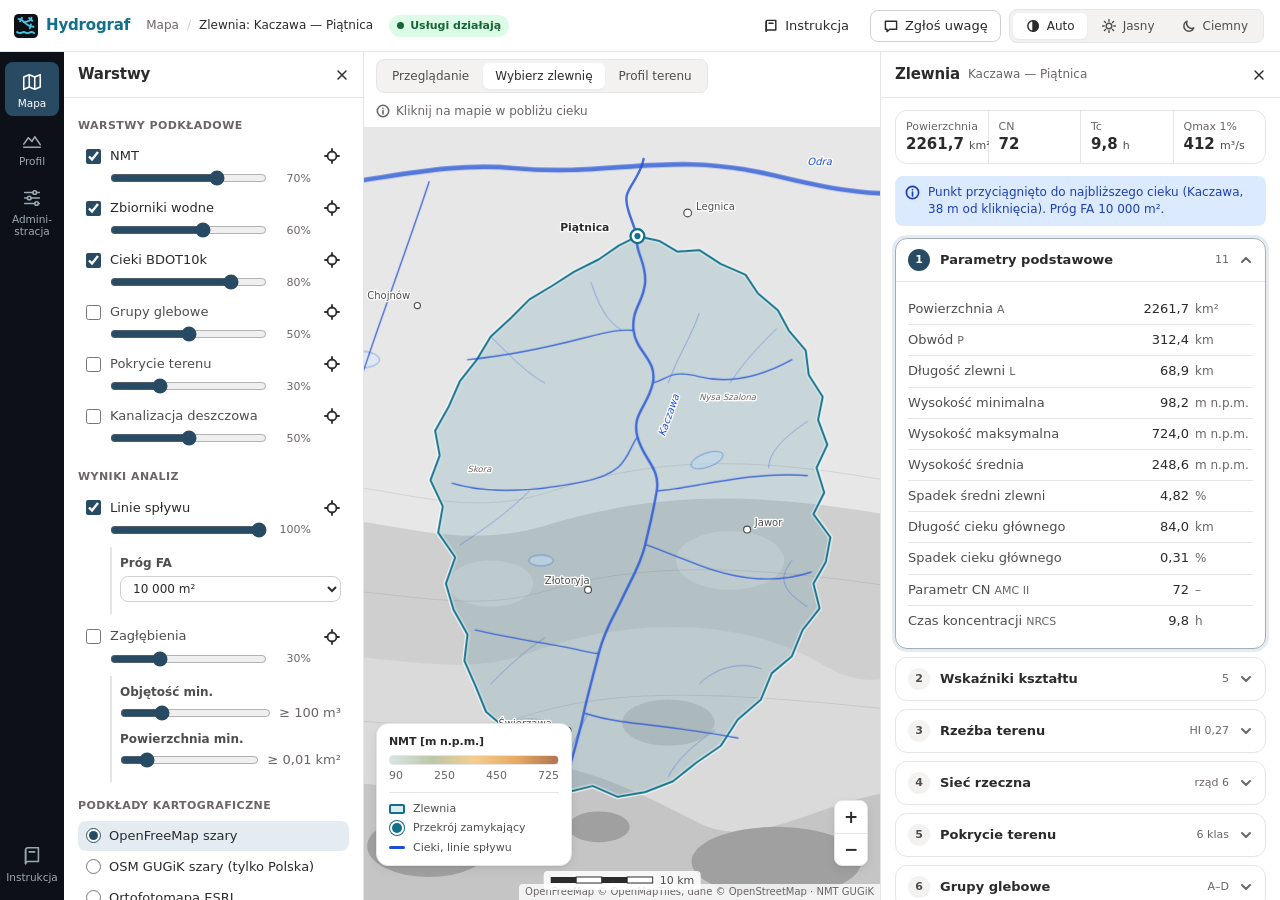
==== commit 7bba72a6: "feat(design): draw the mockup's hietogram as lines and offer Archiwista's basemaps plus ESRI orthoph" ====
--- a/design/mockups/hydrograf/index.html
+++ b/design/mockups/hydrograf/index.html
@@ -179,12 +179,10 @@
           <section class="group">
             <h3 class="group-title">Podkłady kartograficzne</h3>
             <div class="radio-list" role="radiogroup" aria-label="Podkład kartograficzny">
-              <label><input type="radio" name="basemap" value="osm" checked> OpenStreetMap</label>
-              <label><input type="radio" name="basemap" value="esri"> ESRI</label>
-              <label><input type="radio" name="basemap" value="gugik-orto"> GUGiK ortofotomapa</label>
-              <label><input type="radio" name="basemap" value="gugik-topo"> GUGiK topograficzna</label>
-              <label><input type="radio" name="basemap" value="opentopomap"> OpenTopoMap</label>
-              <label><input type="radio" name="basemap" value="none"> Brak</label>
+              <label><input type="radio" name="basemap" value="openfreemap" checked> OpenFreeMap szary</label>
+              <label><input type="radio" name="basemap" value="gugik-osm"> OSM GUGiK szary (tylko Polska)</label>
+              <label><input type="radio" name="basemap" value="esri-ortho"> Ortofotomapa ESRI</label>
+              <label><input type="radio" name="basemap" value="none"> bez podkładu</label>
             </div>
           </section>
         </div>
@@ -212,10 +210,10 @@
           </div>
         </div>
 
-        <div class="map-wrap">
+        <div class="map-wrap" data-basemap="openfreemap">
           <svg class="map-svg" viewBox="0 0 1000 1000" preserveAspectRatio="xMidYMid slice" role="img" aria-label="Mapa: zlewnia Kaczawy po przekrój Piątnica na tle NMT">
             <!-- Terrain (NMT) -->
-            <g class="nmt" data-layer="nmt">
+            <g class="nmt map-bg" data-layer="nmt">
               <rect class="t1" x="0" y="0" width="1000" height="1000"/>
               <path class="t2" d="M0,520 C150,470 250,560 400,515 S700,460 1000,535 V1000 H0 Z"/>
               <path class="t3" d="M0,700 C120,650 260,725 380,680 S650,630 760,695 S900,640 1000,685 V1000 H0 Z"/>
@@ -322,7 +320,7 @@
             </svg>
             <span>10 km</span>
           </div>
-          <span class="map-attrib">© OpenStreetMap · NMT GUGiK</span>
+          <span class="map-attrib">OpenFreeMap © OpenMapTiles, dane © OpenStreetMap · NMT GUGiK</span>
 
           <!-- Terrain profile drawer (profile mode) -->
           <section class="profile-drawer" id="profile-drawer" aria-labelledby="profile-title" hidden>
@@ -511,26 +509,33 @@
                 <div class="field-row" id="beta-params">
                   <div class="field">
                     <label for="alpha">α</label>
-                    <input type="number" id="alpha" value="2.0" step="0.1" min="0.1">
+                    <input type="number" id="alpha" value="2.6" step="0.1" min="0.1">
                   </div>
                   <div class="field">
                     <label for="beta">β</label>
-                    <input type="number" id="beta" value="2.0" step="0.1" min="0.1">
+                    <input type="number" id="beta" value="3.4" step="0.1" min="0.1">
                   </div>
                 </div>
                 <div class="chart">
                   <div class="chart-title">Opad <span>krok 30 min</span></div>
                   <svg viewBox="0 0 360 178" role="img" aria-label="Hietogram: opad całkowity i efektywny w krokach 30 min">
                   <g class="grid"><line x1="40" x2="350" y1="150" y2="150"/><line x1="40" x2="350" y1="122.4" y2="122.4"/><line x1="40" x2="350" y1="94.8" y2="94.8"/><line x1="40" x2="350" y1="67.2" y2="67.2"/><line x1="40" x2="350" y1="39.6" y2="39.6"/><line x1="40" x2="350" y1="12" y2="12"/></g>
-                  <rect class="bar-total" x="41.5" y="141.7" width="9.9" height="8.3"/><rect class="bar-total" x="54.4" y="136.2" width="9.9" height="13.8"/><rect class="bar-total" x="67.3" y="127.9" width="9.9" height="22.1"/><rect class="bar-total" x="80.2" y="118.3" width="9.9" height="31.7"/><rect class="bar-total" x="93.2" y="107.2" width="9.9" height="42.8"/><rect class="bar-total" x="106.1" y="94.8" width="9.9" height="55.2"/><rect class="bar-total" x="119" y="81" width="9.9" height="69"/><rect class="bar-total" x="131.9" y="67.2" width="9.9" height="82.8"/><rect class="bar-eff" x="131.9" y="144.5" width="9.9" height="5.5"/><rect class="bar-total" x="144.8" y="53.4" width="9.9" height="96.6"/><rect class="bar-eff" x="144.8" y="133.4" width="9.9" height="16.6"/><rect class="bar-total" x="157.8" y="43.7" width="9.9" height="106.3"/><rect class="bar-eff" x="157.8" y="123.8" width="9.9" height="26.2"/><rect class="bar-total" x="170.7" y="38.2" width="9.9" height="111.8"/><rect class="bar-eff" x="170.7" y="116.9" width="9.9" height="33.1"/><rect class="bar-total" x="183.6" y="36.8" width="9.9" height="113.2"/><rect class="bar-eff" x="183.6" y="111.4" width="9.9" height="38.6"/><rect class="bar-total" x="196.5" y="41" width="9.9" height="109"/><rect class="bar-eff" x="196.5" y="110" width="9.9" height="40"/><rect class="bar-total" x="209.4" y="50.6" width="9.9" height="99.4"/><rect class="bar-eff" x="209.4" y="111.4" width="9.9" height="38.6"/><rect class="bar-total" x="222.3" y="63.1" width="9.9" height="86.9"/><rect class="bar-eff" x="222.3" y="114.1" width="9.9" height="35.9"/><rect class="bar-total" x="235.2" y="76.9" width="9.9" height="73.1"/><rect class="bar-eff" x="235.2" y="118.3" width="9.9" height="31.7"/><rect class="bar-total" x="248.2" y="90.7" width="9.9" height="59.3"/><rect class="bar-eff" x="248.2" y="123.8" width="9.9" height="26.2"/><rect class="bar-total" x="261.1" y="103.1" width="9.9" height="46.9"/><rect class="bar-eff" x="261.1" y="127.9" width="9.9" height="22.1"/><rect class="bar-total" x="274" y="114.1" width="9.9" height="35.9"/><rect class="bar-eff" x="274" y="132.1" width="9.9" height="17.9"/><rect class="bar-total" x="286.9" y="123.8" width="9.9" height="26.2"/><rect class="bar-eff" x="286.9" y="136.2" width="9.9" height="13.8"/><rect class="bar-total" x="299.8" y="132.1" width="9.9" height="17.9"/><rect class="bar-eff" x="299.8" y="140.3" width="9.9" height="9.7"/><rect class="bar-total" x="312.8" y="137.6" width="9.9" height="12.4"/><rect class="bar-eff" x="312.8" y="143.1" width="9.9" height="6.9"/><rect class="bar-total" x="325.7" y="143.1" width="9.9" height="6.9"/><rect class="bar-eff" x="325.7" y="145.9" width="9.9" height="4.1"/><rect class="bar-total" x="338.6" y="145.9" width="9.9" height="4.1"/><rect class="bar-eff" x="338.6" y="147.2" width="9.9" height="2.8"/>
+                  <path class="p-area" d="M40,150 L46.5,147 L59.4,134.2 L72.3,117.8 L85.2,100.8 L98.1,84.8 L111,70.8 L124,59.5 L136.9,51.2 L149.8,46.1 L162.7,44.2 L175.6,45.4 L188.5,49.4 L201.5,55.9 L214.4,64.4 L227.3,74.6 L240.2,85.7 L253.1,97.4 L266,109 L279,120 L291.9,129.8 L304.8,138 L317.7,144.2 L330.6,148.2 L343.5,149.9 L350,150 Z"/>
+                  <path class="p-line" d="M40,150 L46.5,147 L59.4,134.2 L72.3,117.8 L85.2,100.8 L98.1,84.8 L111,70.8 L124,59.5 L136.9,51.2 L149.8,46.1 L162.7,44.2 L175.6,45.4 L188.5,49.4 L201.5,55.9 L214.4,64.4 L227.3,74.6 L240.2,85.7 L253.1,97.4 L266,109 L279,120 L291.9,129.8 L304.8,138 L317.7,144.2 L330.6,148.2 L343.5,149.9 L350,150"/>
+                  <path class="pe-area" d="M40,150 L124,150 L136.9,144.7 L149.8,133.8 L162.7,124.1 L175.6,116.5 L188.5,111.4 L201.5,108.9 L214.4,109 L227.3,111.3 L240.2,115.3 L253.1,120.5 L266,126.3 L279,132.3 L291.9,138 L304.8,142.8 L317.7,146.5 L330.6,148.9 L343.5,149.9 L350,150 Z"/>
+                  <path class="pe-line" d="M40,150 L124,150 L136.9,144.7 L149.8,133.8 L162.7,124.1 L175.6,116.5 L188.5,111.4 L201.5,108.9 L214.4,109 L227.3,111.3 L240.2,115.3 L253.1,120.5 L266,126.3 L279,132.3 L291.9,138 L304.8,142.8 L317.7,146.5 L330.6,148.9 L343.5,149.9 L350,150"/>
+                  <line class="peak-line" x1="162.7" x2="162.7" y1="44.2" y2="150"/>
+                  <circle class="peak-dot" cx="162.7" cy="44.2" r="4"/>
+                  <rect class="peak-box" x="172.7" y="16" width="134" height="20" rx="4"/>
+                  <text class="peak-label" x="179.7" y="30">Pmax 7,7 mm · 4,75 h</text>
                   <line class="axis" x1="40" x2="350" y1="150" y2="150"/>
                   <text class="tick" x="34" y="153" text-anchor="end">0</text><text class="tick" x="34" y="125.4" text-anchor="end">2</text><text class="tick" x="34" y="97.8" text-anchor="end">4</text><text class="tick" x="34" y="70.2" text-anchor="end">6</text><text class="tick" x="34" y="42.6" text-anchor="end">8</text><text class="tick" x="34" y="15" text-anchor="end">10</text><text class="tick" x="40" y="164" text-anchor="middle">0</text><text class="tick" x="91.7" y="164" text-anchor="middle">2</text><text class="tick" x="143.3" y="164" text-anchor="middle">4</text><text class="tick" x="195" y="164" text-anchor="middle">6</text><text class="tick" x="246.7" y="164" text-anchor="middle">8</text><text class="tick" x="298.3" y="164" text-anchor="middle">10</text><text class="tick" x="350" y="164" text-anchor="middle">12</text>
                   <text class="axis-label" x="350" y="177" text-anchor="end">czas [h]</text>
                   <text class="axis-label" x="4" y="6">P [mm / 30 min]</text>
                 </svg>
                   <div class="chart-legend">
-                    <span><i class="sw total"></i>Opad całkowity</span>
-                    <span><i class="sw eff"></i>Opad efektywny</span>
+                    <span><i class="sw p"></i>Opad całkowity</span>
+                    <span><i class="sw pe"></i>Opad efektywny</span>
                   </div>
                 </div>
                 <table class="params compact">
--- a/design/mockups/hydrograf/mockup.css
+++ b/design/mockups/hydrograf/mockup.css
@@ -262,6 +262,16 @@
 .map-svg .t4 { fill: var(--nmt-4); }
 .map-svg .t5 { fill: var(--nmt-5); }
 .map-svg .nmt { opacity: 0.7; }
+.map-wrap[data-basemap="openfreemap"] .map-bg,
+.map-wrap[data-basemap="gugik-osm"] .map-bg { filter: grayscale(1); }
+.map-wrap[data-basemap="esri-ortho"] .map-bg { opacity: 0.9; }
+.map-wrap[data-basemap="esri-ortho"] .map-bg .t1 { fill: color-mix(in srgb, var(--accent-green) 55%, var(--text)); }
+.map-wrap[data-basemap="esri-ortho"] .map-bg .t2 { fill: color-mix(in srgb, var(--accent-green) 48%, var(--text)); }
+.map-wrap[data-basemap="esri-ortho"] .map-bg .t3 { fill: color-mix(in srgb, var(--accent-green) 40%, var(--text)); }
+.map-wrap[data-basemap="esri-ortho"] .map-bg .t4 { fill: color-mix(in srgb, var(--accent-green) 32%, var(--text)); }
+.map-wrap[data-basemap="esri-ortho"] .map-bg .t5 { fill: color-mix(in srgb, var(--accent-green) 25%, var(--text)); }
+.map-wrap[data-basemap="none"] { background: var(--surface-2); }
+.map-wrap[data-basemap="none"] .map-bg { visibility: hidden; }
 .map-svg .contour { fill: none; stroke: var(--text-3); stroke-width: 0.6; opacity: 0.35; }
 .map-svg .lake { fill: var(--water-fill); stroke: var(--water); stroke-width: 1; }
 .map-svg .river { fill: none; stroke: var(--water); stroke-linecap: round; stroke-linejoin: round; }
@@ -403,8 +413,10 @@
 .chart .peak-dot { fill: var(--surface); stroke: var(--info); stroke-width: 2; }
 .chart .peak-label { fill: var(--text); font: var(--weight-bold) 11px var(--font-sans); font-variant-numeric: tabular-nums; }
 .chart .peak-box { fill: var(--surface); stroke: var(--line-2); }
-.chart .bar-total { fill: color-mix(in srgb, var(--info) 28%, var(--surface)); }
-.chart .bar-eff { fill: var(--info); }
+.chart .p-area { fill: color-mix(in srgb, var(--info) 14%, transparent); }
+.chart .p-line { fill: none; stroke: color-mix(in srgb, var(--info) 55%, var(--surface)); stroke-width: 2; stroke-linejoin: round; }
+.chart .pe-area { fill: color-mix(in srgb, var(--info) 30%, transparent); }
+.chart .pe-line { fill: none; stroke: var(--info); stroke-width: 2; stroke-linejoin: round; }
 .chart .hyp-area { fill: color-mix(in srgb, var(--accent-green) 22%, transparent); }
 .chart .hyp-line { fill: none; stroke: var(--accent-green); stroke-width: 2; }
 .chart .ref-line { stroke: var(--line-2); stroke-dasharray: 4 3; fill: none; }
@@ -415,8 +427,8 @@
 
 .chart-legend { display: flex; flex-wrap: wrap; gap: var(--space-1) var(--space-3); margin-top: 6px; font-size: var(--text-xs); color: var(--text-2); }
 .chart-legend span { display: inline-flex; align-items: center; gap: 6px; }
-.sw.total { background: color-mix(in srgb, var(--info) 28%, var(--surface)); }
-.sw.eff { background: var(--info); }
+.sw.p { height: 3px; background: color-mix(in srgb, var(--info) 55%, var(--surface)); }
+.sw.pe { height: 3px; background: var(--info); }
 .sw.q { height: 3px; background: var(--info); }
 
 .stack { display: block; width: 100%; height: 16px; border-radius: var(--radius-xs); overflow: hidden; margin: 0 0 var(--space-2); }
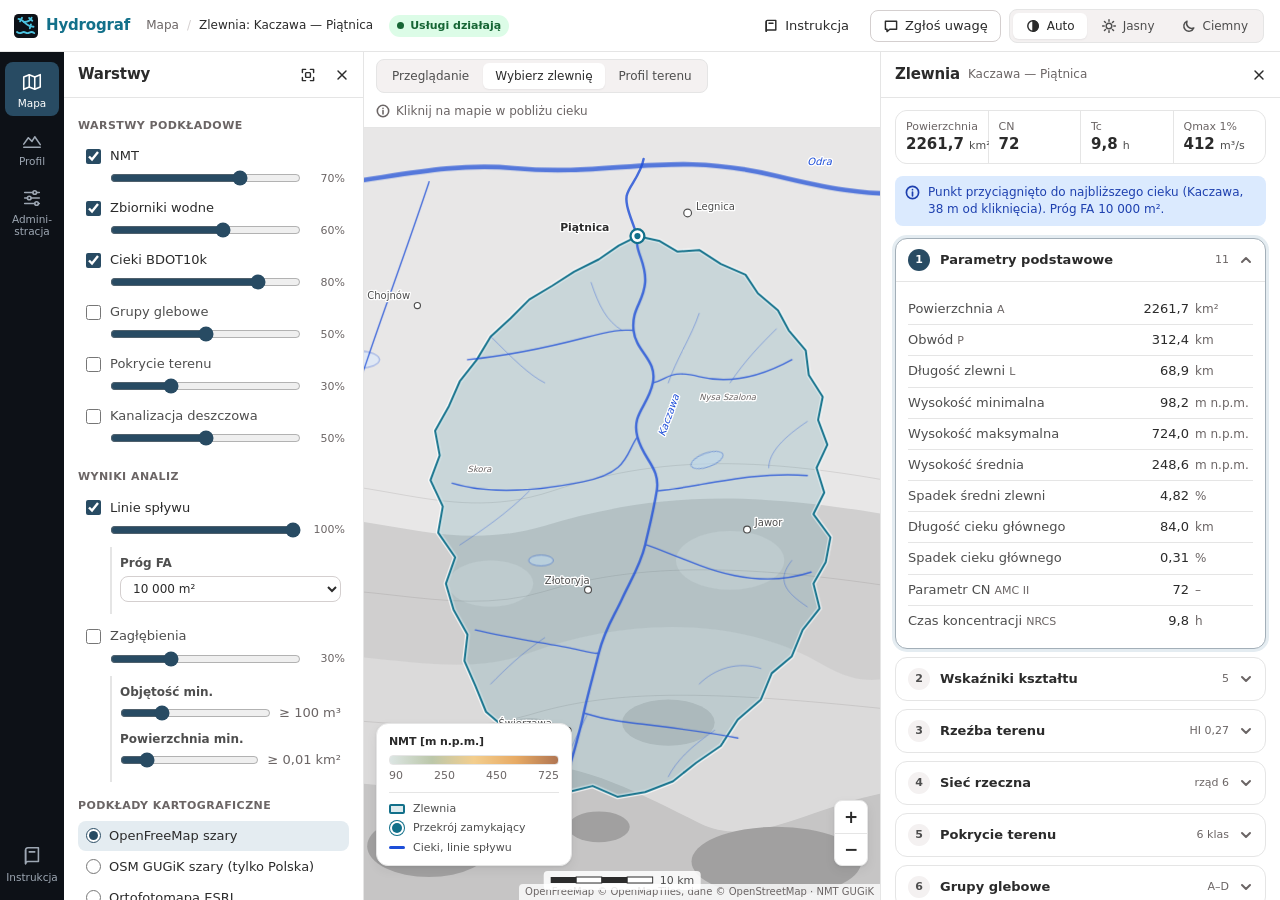
==== commit 8bca2eba: "feat(design): give the mockup's layers panel one zoom-to-extent button" ====
--- a/design/mockups/hydrograf/index.html
+++ b/design/mockups/hydrograf/index.html
@@ -80,6 +80,9 @@
         <div class="panel-head">
           <span class="grip" aria-hidden="true"></span>
           <h2 id="left-title">Warstwy</h2>
+          <button class="btn ghost sm icon" type="button" id="zoom-extent" title="Przybliż do zasięgu warstw" aria-label="Przybliż do zasięgu warstw">
+            <svg viewBox="0 0 20 20" aria-hidden="true"><path d="M3 7V3h4M13 3h4v4M17 13v4h-4M7 17H3v-4"/><rect x="7" y="7" width="6" height="6" rx="1"/></svg>
+          </button>
           <button class="btn ghost sm icon" type="button" id="left-close" aria-label="Zamknij panel warstw">
             <svg viewBox="0 0 20 20" aria-hidden="true"><path d="M5 5l10 10M15 5L5 15"/></svg>
           </button>
@@ -93,42 +96,36 @@
               <label class="name" for="ly-nmt">NMT</label>
               <input type="range" min="0" max="100" value="70" aria-label="Przezroczystość: NMT">
               <span class="val">70%</span>
-              <button class="btn ghost sm icon" type="button" aria-label="Przybliż do warstwy NMT"><svg viewBox="0 0 16 16"><circle cx="8" cy="8" r="4.5"/><path d="M8 1v2.5M8 12.5V15M1 8h2.5M12.5 8H15"/></svg></button>
             </div>
             <div class="layer">
               <input type="checkbox" id="ly-lakes" data-layer="lakes" checked>
               <label class="name" for="ly-lakes">Zbiorniki wodne</label>
               <input type="range" min="0" max="100" value="60" aria-label="Przezroczystość: Zbiorniki wodne">
               <span class="val">60%</span>
-              <button class="btn ghost sm icon" type="button" aria-label="Przybliż do warstwy Zbiorniki wodne"><svg viewBox="0 0 16 16"><circle cx="8" cy="8" r="4.5"/><path d="M8 1v2.5M8 12.5V15M1 8h2.5M12.5 8H15"/></svg></button>
             </div>
             <div class="layer">
               <input type="checkbox" id="ly-streams" data-layer="streams" checked>
               <label class="name" for="ly-streams">Cieki BDOT10k</label>
               <input type="range" min="0" max="100" value="80" aria-label="Przezroczystość: Cieki BDOT10k">
               <span class="val">80%</span>
-              <button class="btn ghost sm icon" type="button" aria-label="Przybliż do warstwy Cieki BDOT10k"><svg viewBox="0 0 16 16"><circle cx="8" cy="8" r="4.5"/><path d="M8 1v2.5M8 12.5V15M1 8h2.5M12.5 8H15"/></svg></button>
             </div>
             <div class="layer off">
               <input type="checkbox" id="ly-hsg">
               <label class="name" for="ly-hsg">Grupy glebowe</label>
               <input type="range" min="0" max="100" value="50" aria-label="Przezroczystość: Grupy glebowe">
               <span class="val">50%</span>
-              <button class="btn ghost sm icon" type="button" aria-label="Przybliż do warstwy Grupy glebowe"><svg viewBox="0 0 16 16"><circle cx="8" cy="8" r="4.5"/><path d="M8 1v2.5M8 12.5V15M1 8h2.5M12.5 8H15"/></svg></button>
             </div>
             <div class="layer off">
               <input type="checkbox" id="ly-landcover">
               <label class="name" for="ly-landcover">Pokrycie terenu</label>
               <input type="range" min="0" max="100" value="30" aria-label="Przezroczystość: Pokrycie terenu">
               <span class="val">30%</span>
-              <button class="btn ghost sm icon" type="button" aria-label="Przybliż do warstwy Pokrycie terenu"><svg viewBox="0 0 16 16"><circle cx="8" cy="8" r="4.5"/><path d="M8 1v2.5M8 12.5V15M1 8h2.5M12.5 8H15"/></svg></button>
             </div>
             <div class="layer off">
               <input type="checkbox" id="ly-sewer">
               <label class="name" for="ly-sewer">Kanalizacja deszczowa</label>
               <input type="range" min="0" max="100" value="50" aria-label="Przezroczystość: Kanalizacja deszczowa">
               <span class="val">50%</span>
-              <button class="btn ghost sm icon" type="button" aria-label="Przybliż do warstwy Kanalizacja deszczowa"><svg viewBox="0 0 16 16"><circle cx="8" cy="8" r="4.5"/><path d="M8 1v2.5M8 12.5V15M1 8h2.5M12.5 8H15"/></svg></button>
             </div>
           </section>
 
@@ -139,7 +136,6 @@
               <label class="name" for="ly-flow">Linie spływu</label>
               <input type="range" min="0" max="100" value="100" aria-label="Przezroczystość: Linie spływu">
               <span class="val">100%</span>
-              <button class="btn ghost sm icon" type="button" aria-label="Przybliż do warstwy Linie spływu"><svg viewBox="0 0 16 16"><circle cx="8" cy="8" r="4.5"/><path d="M8 1v2.5M8 12.5V15M1 8h2.5M12.5 8H15"/></svg></button>
             </div>
             <div class="layer-extra">
               <div class="field">
@@ -156,7 +152,6 @@
               <label class="name" for="ly-depr">Zagłębienia</label>
               <input type="range" min="0" max="100" value="30" aria-label="Przezroczystość: Zagłębienia">
               <span class="val">30%</span>
-              <button class="btn ghost sm icon" type="button" aria-label="Przybliż do warstwy Zagłębienia"><svg viewBox="0 0 16 16"><circle cx="8" cy="8" r="4.5"/><path d="M8 1v2.5M8 12.5V15M1 8h2.5M12.5 8H15"/></svg></button>
             </div>
             <div class="layer-extra">
               <div class="field">
--- a/design/mockups/hydrograf/mockup.css
+++ b/design/mockups/hydrograf/mockup.css
@@ -181,6 +181,7 @@
 .panel-head h2 { margin: 0; font-size: var(--text-md); font-weight: var(--weight-bold); }
 .panel-head .sub { color: var(--text-3); font-size: var(--text-sm); white-space: nowrap; overflow: hidden; text-overflow: ellipsis; }
 .panel-head .btn { margin-left: auto; }
+.panel-head .btn + .btn { margin-left: 0; }
 .grip { display: none; }
 
 .resizer {
@@ -213,7 +214,7 @@
 }
 .layer {
   display: grid;
-  grid-template-columns: 16px minmax(0, 1fr) 36px var(--control-sm);
+  grid-template-columns: 16px minmax(0, 1fr) 36px;
   grid-template-rows: var(--control-sm) 18px;
   align-items: center; column-gap: var(--space-2);
   padding: 2px var(--space-1) 6px var(--space-2);
@@ -223,7 +224,6 @@
 .layer .name { grid-area: 1 / 2 / 2 / 4; }
 .layer > input[type="range"] { grid-area: 2 / 2; }
 .layer .val { grid-area: 2 / 3; }
-.layer .btn { grid-area: 1 / 4; }
 .layer:hover { background: var(--surface-2); }
 .layer .name { white-space: nowrap; overflow: hidden; text-overflow: ellipsis; }
 .layer .val { font-size: var(--text-xs); color: var(--text-3); text-align: right; font-variant-numeric: tabular-nums; }
@@ -536,8 +536,7 @@
 
   .summary { grid-template-columns: repeat(2, minmax(0, 1fr)); }
   .field-row { grid-template-columns: 1fr; }
-  .layer { grid-template-columns: 18px minmax(0, 1fr) 40px var(--control); grid-template-rows: var(--control) 22px; }
-  .layer .btn.sm.icon { width: var(--control); height: var(--control); }
+  .layer { grid-template-columns: 18px minmax(0, 1fr) 40px; grid-template-rows: var(--control) 22px; }
 
   input[type="text"], input[type="email"], input[type="number"], select, textarea { font-size: var(--text-site); height: var(--control-touch); }
   .map-scale { bottom: 22px; }
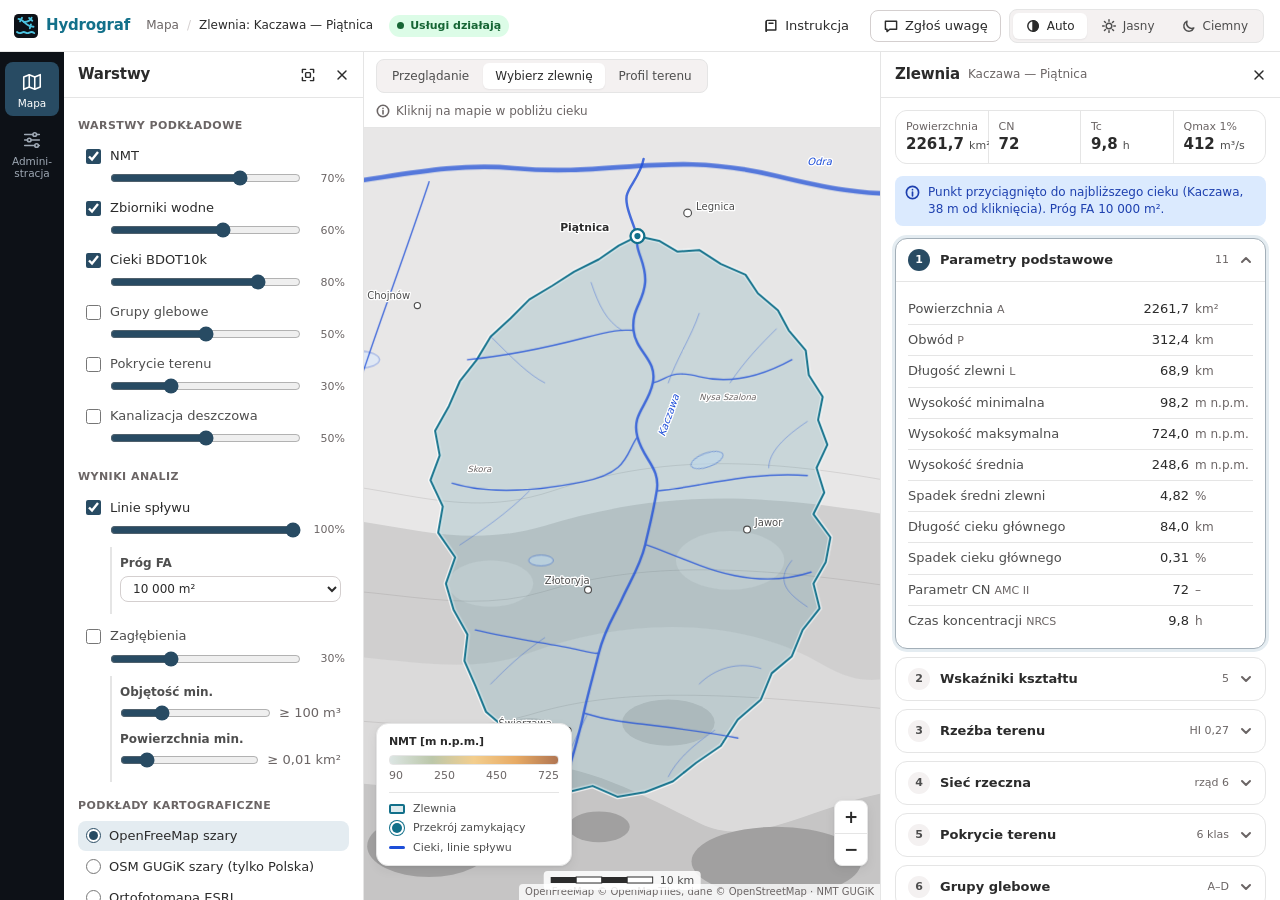
==== commit a9e98380: "feat(design): keep only Mapa and Administracja in the mockup's rail" ====
--- a/design/mockups/hydrograf/index.html
+++ b/design/mockups/hydrograf/index.html
@@ -57,18 +57,9 @@
       <svg viewBox="0 0 24 24" aria-hidden="true"><path d="M3 6.5l6-2.5 6 2.5 6-2.5v13.5l-6 2.5-6-2.5-6 2.5z"/><path d="M9 4v13.5M15 6.5V20"/></svg>
       Mapa
     </a>
-    <a class="rail-item" href="#" id="rail-profile">
-      <svg viewBox="0 0 24 24" aria-hidden="true"><path d="M3 20h18"/><path d="M3 16.5l5-7 4 4 3-5 6 8.5"/></svg>
-      Profil
-    </a>
     <a class="rail-item" href="#">
       <svg viewBox="0 0 24 24" aria-hidden="true"><path d="M4 6h9M17 6h3M4 12h3M11 12h9M4 18h11M19 18h1"/><circle cx="15" cy="6" r="2"/><circle cx="9" cy="12" r="2"/><circle cx="17" cy="18" r="2"/></svg>
       Admini&shy;stracja
-    </a>
-    <span class="spacer"></span>
-    <a class="rail-item" href="#">
-      <svg viewBox="0 0 24 24" aria-hidden="true"><path d="M5 5.5A2.5 2.5 0 0 1 7.5 3H19v15H7.5A2.5 2.5 0 0 0 5 20.5z"/><path d="M5 20.5v-15M9 7.5h6"/></svg>
-      Instrukcja
     </a>
   </nav>
 
--- a/design/mockups/hydrograf/mockup.css
+++ b/design/mockups/hydrograf/mockup.css
@@ -150,7 +150,6 @@
 .rail-item svg { width: 22px; height: 22px; fill: none; stroke: currentColor; stroke-width: 1.7; stroke-linecap: round; stroke-linejoin: round; }
 .rail-item:hover { background: var(--rail-hover); color: var(--rail-ink-active); }
 .rail-item.active { background: var(--rail-active); color: var(--rail-ink-active); }
-.rail .spacer { flex: 1; }
 
 .main { grid-row: 2; grid-column: 2; min-width: 0; min-height: 0; }
 
@@ -488,7 +487,8 @@
 @media (max-width: 860px) {
   .shell { grid-template-columns: minmax(0, 1fr); grid-template-rows: 48px minmax(0, 1fr) 58px; }
   .topbar { gap: 10px; padding: 0 10px; }
-  .crumbs, .top-actions .label, .badge .label, #btn-guide { display: none; }
+  .crumbs, .top-actions .label, .badge .label { display: none; }
+  #btn-guide { width: var(--control); padding: 0; flex: none; }
   .badge { padding: 0 7px; }
   .badge::before { width: 8px; height: 8px; }
   .top-actions { gap: var(--space-1); }
@@ -504,7 +504,6 @@
   .rail-item { color: var(--text-2); padding: 6px 0 4px; }
   .rail-item:hover { background: transparent; color: var(--text); }
   .rail-item.active { background: transparent; color: var(--accent); font-weight: var(--weight-bold); }
-  .rail .spacer { display: none; }
   .main { grid-row: 2; grid-column: 1; }
 
   .view-layout { display: block; }
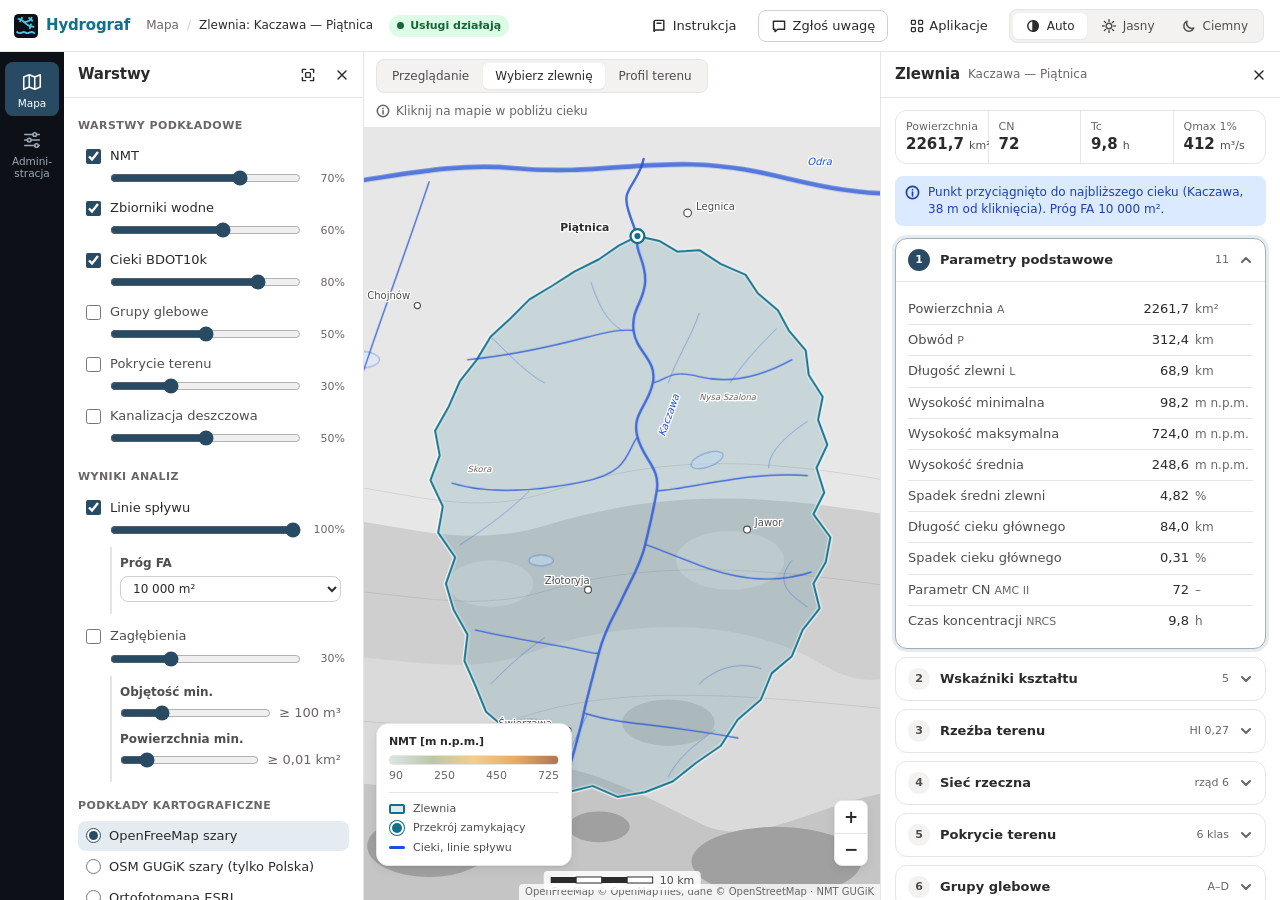
==== commit 7786271c: "feat(design): GUI kit with the app menu and one hand-off, stage 1 of the GUI platform The GUI platfo" ====
--- a/design/mockups/hydrograf/index.html
+++ b/design/mockups/hydrograf/index.html
@@ -8,6 +8,8 @@
 <script src="theme-init.js"></script>
 <link rel="stylesheet" href="../../tokens.css">
 <link rel="stylesheet" href="mockup.css">
+<link rel="stylesheet" href="../../kit/nogat-app-menu.css">
+<script type="module" src="../../kit/nogat-app-menu.js"></script>
 </head>
 <body>
 <div class="shell">
@@ -34,6 +36,7 @@
         <svg viewBox="0 0 20 20" aria-hidden="true"><path d="M3 4h14v10H8.5L5 17v-3H3z"/></svg>
         <span class="label">Zgłoś uwagę</span>
       </button>
+      <nogat-app-menu current="hydrograf" marks="../../marks/" apps='{"hydrograf": "../hydrograf/", "hydrolog": "../hydrolog/"}'></nogat-app-menu>
       <div class="seg" role="group" aria-label="Motyw">
         <button type="button" id="theme-auto" aria-pressed="true" title="Motyw systemowy">
           <svg class="icon-svg" viewBox="0 0 20 20" aria-hidden="true"><circle cx="10" cy="10" r="6.5"/><path d="M10 3.5v13a6.5 6.5 0 0 0 0-13z" fill="currentColor"/></svg>
--- a/design/tokens.css
+++ b/design/tokens.css
@@ -54,7 +54,7 @@
   --tool-archiwista: #4a776c;
   --tool-hydrograf: #12708a;
   --tool-kartograf: #8a5a1c;
-  --tool-imgwtools: #3b5bab;
+  --tool-obserwator: #3b5bab;
   --tool-hydrolog: #3f7a3a;
   --tool-hydraulik: #5e4fa2;
   --tool-retman: #a4472f;
@@ -166,7 +166,7 @@
     --tool-archiwista: #7fbfae;
     --tool-hydrograf: #4cc3e0;
     --tool-kartograf: #d9a35f;
-    --tool-imgwtools: #8fa9f5;
+    --tool-obserwator: #8fa9f5;
     --tool-hydrolog: #7cc474;
     --tool-hydraulik: #b0a3f0;
     --tool-retman: #f0907a;
@@ -229,7 +229,7 @@
   --tool-archiwista: #7fbfae;
   --tool-hydrograf: #4cc3e0;
   --tool-kartograf: #d9a35f;
-  --tool-imgwtools: #8fa9f5;
+  --tool-obserwator: #8fa9f5;
   --tool-hydrolog: #7cc474;
   --tool-hydraulik: #b0a3f0;
   --tool-retman: #f0907a;
--- a/design/kit/nogat-app-menu.css
+++ b/design/kit/nogat-app-menu.css
@@ -0,0 +1,142 @@
+/*
+ * Nogat GUI kit: the app menu (DEV-15.4). Tokens of design/tokens.css with fallbacks, so a
+ * GUI that has not adopted the tokens yet shows it too. Copy byte for byte (DEV-15.6).
+ */
+
+nogat-app-menu {
+  position: relative;
+  display: inline-flex;
+  font-family: var(--font-sans, system-ui, sans-serif);
+}
+
+nogat-app-menu[hidden] {
+  display: none;
+}
+
+.nogat-app-menu-button {
+  display: inline-flex;
+  align-items: center;
+  gap: var(--space-1, 4px);
+  height: var(--control, 32px);
+  padding: 0 var(--space-3, 12px);
+  border: 1px solid transparent;
+  border-radius: var(--radius-md, 8px);
+  background: transparent;
+  color: var(--text, #2b2b2b);
+  font: var(--weight-medium, 500) var(--text-base, 13px) / 1 var(--font-sans, system-ui, sans-serif);
+  cursor: pointer;
+  transition: background var(--transition, 0.2s ease);
+}
+
+.nogat-app-menu-button:hover,
+.nogat-app-menu-button[aria-expanded="true"] {
+  background: var(--surface-2, #f4f1f1);
+}
+
+.nogat-app-menu-button:focus-visible,
+.nogat-app-menu-item:focus-visible {
+  outline: 2px solid var(--focus, #284b63);
+  outline-offset: 2px;
+}
+
+.nogat-app-menu-icon {
+  width: 16px;
+  height: 16px;
+  fill: none;
+  stroke: currentColor;
+  stroke-width: 1.6;
+}
+
+.nogat-app-menu-list {
+  position: absolute;
+  top: calc(100% + var(--space-1, 4px));
+  right: 0;
+  z-index: 1000;
+  width: 300px;
+  padding: var(--space-1, 4px);
+  border: 1px solid var(--line, #e5e5e5);
+  border-radius: var(--radius-lg, 12px);
+  background: var(--surface, #ffffff);
+  box-shadow: var(--shadow-lg, 0 12px 32px rgba(16, 24, 40, 0.16));
+}
+
+.nogat-app-menu-list[hidden] {
+  display: none;
+}
+
+.nogat-app-menu-list ul {
+  margin: 0;
+  padding: 0;
+  list-style: none;
+}
+
+.nogat-app-menu-item {
+  display: flex;
+  align-items: center;
+  gap: var(--space-3, 12px);
+  padding: var(--space-2, 8px);
+  border-radius: var(--radius-md, 8px);
+  color: var(--text, #2b2b2b);
+  text-decoration: none;
+}
+
+a.nogat-app-menu-item:hover {
+  background: var(--surface-2, #f4f1f1);
+}
+
+.nogat-app-menu-item.current {
+  background: var(--accent-soft, #e4ecf1);
+}
+
+.nogat-app-menu-item img {
+  flex: none;
+  width: 24px;
+  height: 24px;
+}
+
+.nogat-app-menu-words {
+  display: flex;
+  flex-direction: column;
+  gap: 2px;
+  min-width: 0;
+}
+
+.nogat-app-menu-words strong {
+  font-size: var(--text-base, 13px);
+  font-weight: var(--weight-bold, 700);
+}
+
+.nogat-app-menu-words small {
+  color: var(--text-3, #6b6565);
+  font-size: var(--text-sm, 12px);
+}
+
+/* Phone: the list is a sheet under the top bar, the button keeps only its icon. */
+@media (max-width: 860px) {
+  nogat-app-menu {
+    position: static;
+  }
+
+  .nogat-app-menu-label {
+    display: none;
+  }
+
+  .nogat-app-menu-button {
+    width: var(--control-touch, 44px);
+    height: var(--control-touch, 44px);
+    justify-content: center;
+    padding: 0;
+  }
+
+  .nogat-app-menu-list {
+    position: fixed;
+    top: 48px;
+    right: var(--space-2, 8px);
+    left: var(--space-2, 8px);
+    width: auto;
+  }
+
+  .nogat-app-menu-item {
+    min-height: var(--control-touch, 44px);
+  }
+}
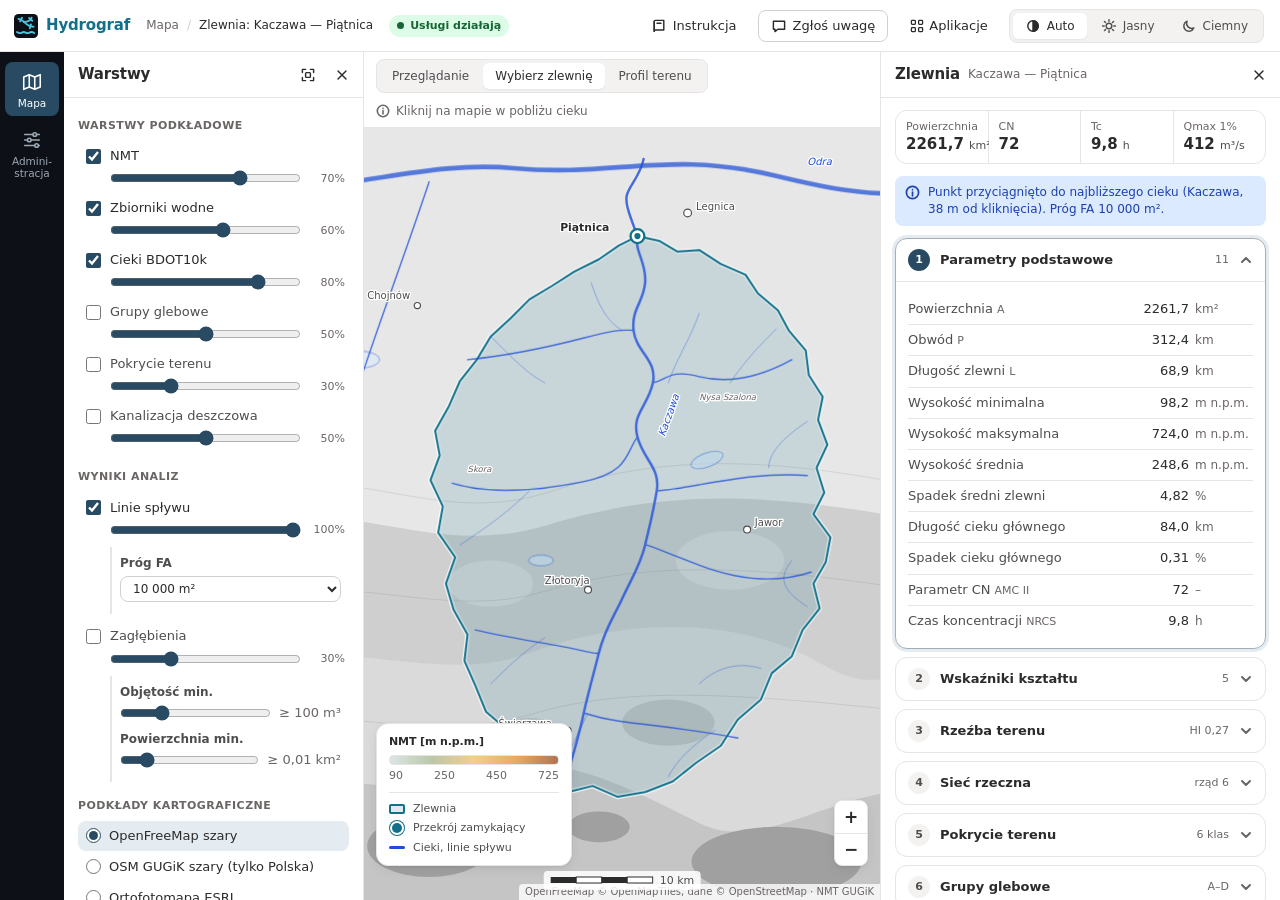
==== commit e45636f2: "feat(standard): public GUIs without sign-in, regulamin 1.0 in kit 0.3.0 The author's nine decisions " ====
--- a/design/mockups/hydrograf/index.html
+++ b/design/mockups/hydrograf/index.html
@@ -606,20 +606,14 @@
       </button>
     </div>
     <form class="modal-body" id="feedback-form">
-      <p>Opisz błąd lub pomysł. Zgłoszenie trafi do administratora Hydrografu.</p>
+      <p>Opisz błąd lub pomysł. Zgłoszenie trafi do operatora serwisu.</p>
       <div class="field">
         <label for="feedback-message">Wiadomość</label>
-        <textarea id="feedback-message" rows="6" maxlength="5000" required></textarea>
+        <textarea id="feedback-message" rows="6" maxlength="5000" required aria-describedby="feedback-hint"></textarea>
         <span class="counter" id="feedback-counter">0/5000</span>
+        <span class="hint" id="feedback-hint">Nie wpisuj danych osobowych. Jeśli chcesz odpowiedzi, napisz na kontakt@debever.pl</span>
       </div>
-      <div class="field">
-        <label for="feedback-contact">Kontakt <span class="muted">(opcjonalnie)</span></label>
-        <input type="text" id="feedback-contact" maxlength="200" placeholder="e-mail lub telefon">
-      </div>
-      <label class="check">
-        <input type="checkbox" id="feedback-diagnostics" checked>
-        <span>Dołącz dane diagnostyczne (adres strony, przeglądarka, stan mapy, ostatnie błędy)</span>
-      </label>
+      <p class="muted">Zgłoszenie zawiera też widok, jego parametry i wersję aplikacji.</p>
     </form>
     <div class="modal-foot">
       <button class="btn" type="button" id="feedback-cancel">Anuluj</button>
--- a/design/kit/nogat-app-menu.css
+++ b/design/kit/nogat-app-menu.css
@@ -111,6 +111,25 @@
   font-size: var(--text-sm, 12px);
 }
 
+.nogat-app-menu-terms {
+  display: block;
+  margin-top: var(--space-1, 4px);
+  padding: var(--space-2, 8px);
+  border-top: 1px solid var(--line, #e5e5e5);
+  color: var(--accent, #284b63);
+  font-size: var(--text-sm, 12px);
+  text-decoration: none;
+}
+
+.nogat-app-menu-terms:hover {
+  text-decoration: underline;
+}
+
+.nogat-app-menu-terms:focus-visible {
+  outline: 2px solid var(--focus, #284b63);
+  outline-offset: 2px;
+}
+
 /* Phone: the list is a sheet under the top bar, the button keeps only its icon. */
 @media (max-width: 860px) {
   nogat-app-menu {
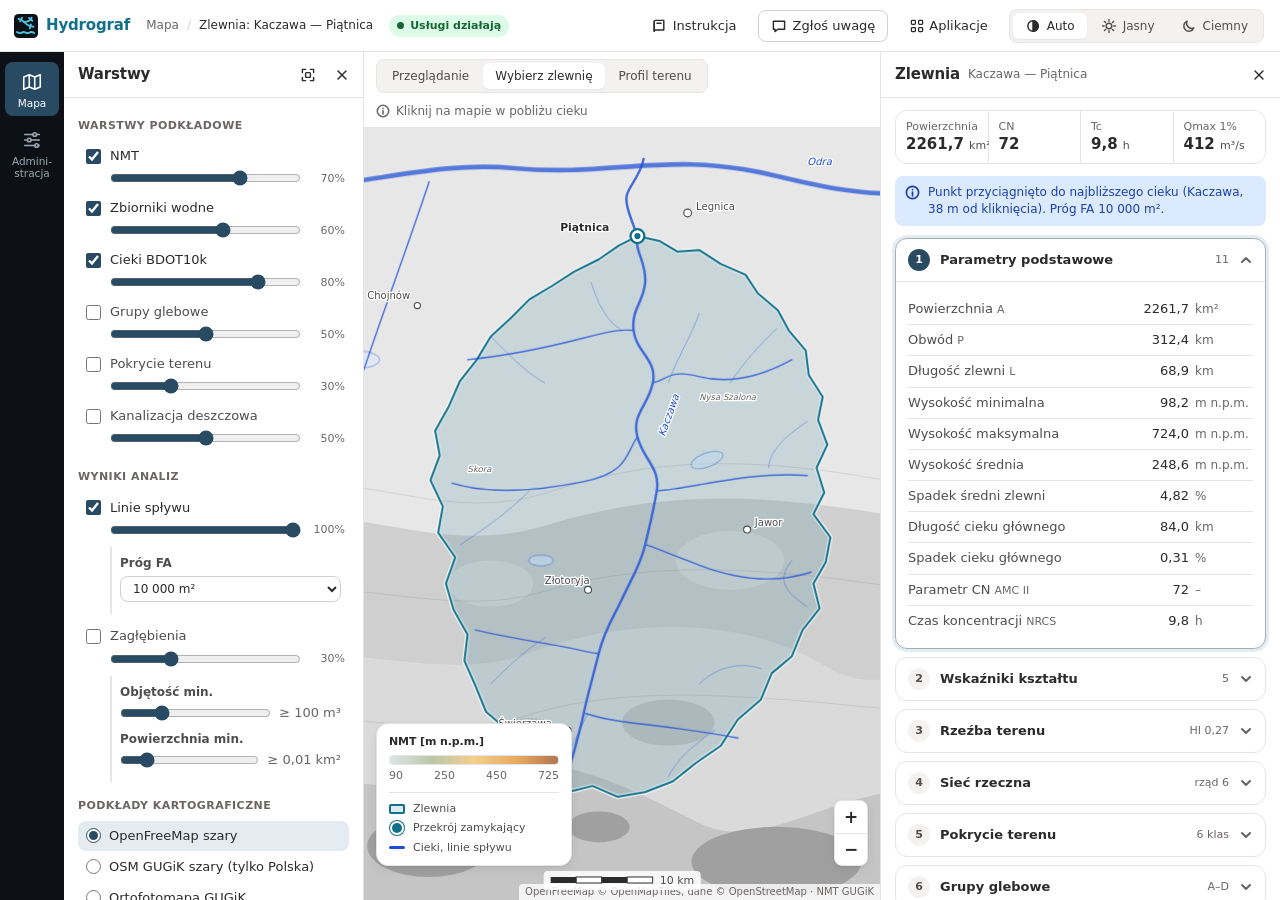
==== commit 5703c53c: "feat(standard): GUGiK, ISRIC and ČÚZK lines, regulamin 1.0 corrected, kit 0.6.2 Step 1 of docs/plans" ====
--- a/design/mockups/hydrograf/index.html
+++ b/design/mockups/hydrograf/index.html
@@ -170,7 +170,7 @@
             <div class="radio-list" role="radiogroup" aria-label="Podkład kartograficzny">
               <label><input type="radio" name="basemap" value="openfreemap" checked> OpenFreeMap szary</label>
               <label><input type="radio" name="basemap" value="gugik-osm"> OSM GUGiK szary (tylko Polska)</label>
-              <label><input type="radio" name="basemap" value="esri-ortho"> Ortofotomapa ESRI</label>
+              <label><input type="radio" name="basemap" value="gugik-ortho"> Ortofotomapa GUGiK</label>
               <label><input type="radio" name="basemap" value="none"> bez podkładu</label>
             </div>
           </section>
--- a/design/mockups/hydrograf/mockup.css
+++ b/design/mockups/hydrograf/mockup.css
@@ -263,12 +263,12 @@
 .map-svg .nmt { opacity: 0.7; }
 .map-wrap[data-basemap="openfreemap"] .map-bg,
 .map-wrap[data-basemap="gugik-osm"] .map-bg { filter: grayscale(1); }
-.map-wrap[data-basemap="esri-ortho"] .map-bg { opacity: 0.9; }
-.map-wrap[data-basemap="esri-ortho"] .map-bg .t1 { fill: color-mix(in srgb, var(--accent-green) 55%, var(--text)); }
-.map-wrap[data-basemap="esri-ortho"] .map-bg .t2 { fill: color-mix(in srgb, var(--accent-green) 48%, var(--text)); }
-.map-wrap[data-basemap="esri-ortho"] .map-bg .t3 { fill: color-mix(in srgb, var(--accent-green) 40%, var(--text)); }
-.map-wrap[data-basemap="esri-ortho"] .map-bg .t4 { fill: color-mix(in srgb, var(--accent-green) 32%, var(--text)); }
-.map-wrap[data-basemap="esri-ortho"] .map-bg .t5 { fill: color-mix(in srgb, var(--accent-green) 25%, var(--text)); }
+.map-wrap[data-basemap="gugik-ortho"] .map-bg { opacity: 0.9; }
+.map-wrap[data-basemap="gugik-ortho"] .map-bg .t1 { fill: color-mix(in srgb, var(--accent-green) 55%, var(--text)); }
+.map-wrap[data-basemap="gugik-ortho"] .map-bg .t2 { fill: color-mix(in srgb, var(--accent-green) 48%, var(--text)); }
+.map-wrap[data-basemap="gugik-ortho"] .map-bg .t3 { fill: color-mix(in srgb, var(--accent-green) 40%, var(--text)); }
+.map-wrap[data-basemap="gugik-ortho"] .map-bg .t4 { fill: color-mix(in srgb, var(--accent-green) 32%, var(--text)); }
+.map-wrap[data-basemap="gugik-ortho"] .map-bg .t5 { fill: color-mix(in srgb, var(--accent-green) 25%, var(--text)); }
 .map-wrap[data-basemap="none"] { background: var(--surface-2); }
 .map-wrap[data-basemap="none"] .map-bg { visibility: hidden; }
 .map-svg .contour { fill: none; stroke: var(--text-3); stroke-width: 0.6; opacity: 0.35; }
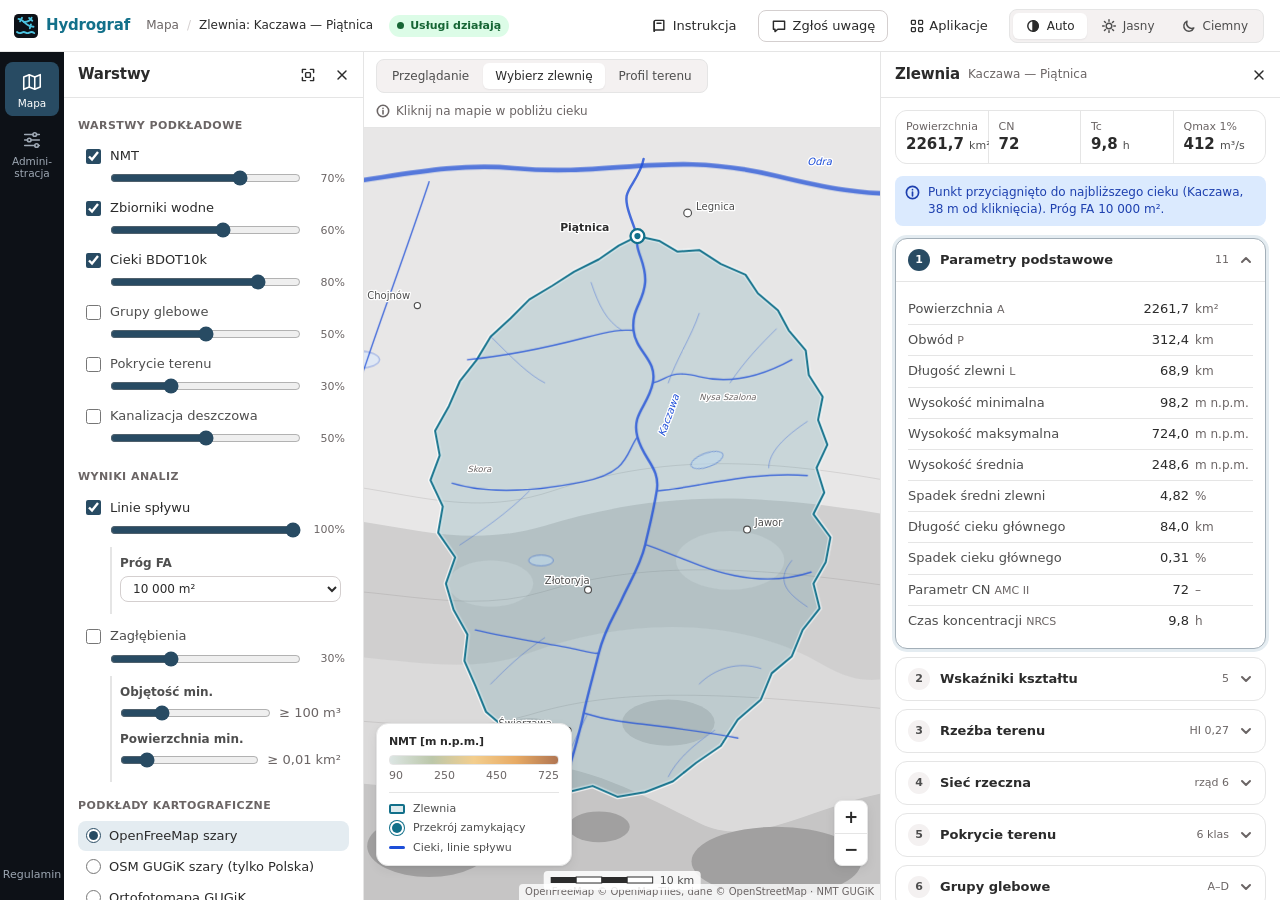
==== commit 1ea6ef53: "feat(standard): the regulamin link in the menu, the rail and the welcome window (ECO-070)" ====
--- a/design/mockups/hydrograf/index.html
+++ b/design/mockups/hydrograf/index.html
@@ -36,7 +36,7 @@
         <svg viewBox="0 0 20 20" aria-hidden="true"><path d="M3 4h14v10H8.5L5 17v-3H3z"/></svg>
         <span class="label">Zgłoś uwagę</span>
       </button>
-      <nogat-app-menu current="hydrograf" marks="../../marks/" apps='{"hydrograf": "../hydrograf/", "hydrolog": "../hydrolog/"}'></nogat-app-menu>
+      <nogat-app-menu current="hydrograf" marks="../../marks/" apps='{"hydrograf": "../hydrograf/", "hydrolog": "../hydrolog/"}' terms="../../kit/nogat-terms.html"></nogat-app-menu>
       <div class="seg" role="group" aria-label="Motyw">
         <button type="button" id="theme-auto" aria-pressed="true" title="Motyw systemowy">
           <svg class="icon-svg" viewBox="0 0 20 20" aria-hidden="true"><circle cx="10" cy="10" r="6.5"/><path d="M10 3.5v13a6.5 6.5 0 0 0 0-13z" fill="currentColor"/></svg>
@@ -64,6 +64,7 @@
       <svg viewBox="0 0 24 24" aria-hidden="true"><path d="M4 6h9M17 6h3M4 12h3M11 12h9M4 18h11M19 18h1"/><circle cx="15" cy="6" r="2"/><circle cx="9" cy="12" r="2"/><circle cx="17" cy="18" r="2"/></svg>
       Admini&shy;stracja
     </a>
+    <a class="rail-terms" href="../../kit/nogat-terms.html" target="_blank" rel="noopener">Regulamin</a>
   </nav>
 
   <main class="main">
--- a/design/mockups/hydrograf/mockup.css
+++ b/design/mockups/hydrograf/mockup.css
@@ -150,6 +150,12 @@
 .rail-item svg { width: 22px; height: 22px; fill: none; stroke: currentColor; stroke-width: 1.7; stroke-linecap: round; stroke-linejoin: round; }
 .rail-item:hover { background: var(--rail-hover); color: var(--rail-ink-active); }
 .rail-item.active { background: var(--rail-active); color: var(--rail-ink-active); }
+.rail-terms {
+  margin-top: auto; padding: var(--space-2) 0;
+  color: var(--rail-ink); text-decoration: none;
+  font-size: var(--text-xs);
+}
+.rail-terms:hover { color: var(--rail-ink-active); text-decoration: underline; }
 
 .main { grid-row: 2; grid-column: 2; min-width: 0; min-height: 0; }
 
@@ -504,6 +510,8 @@
   .rail-item { color: var(--text-2); padding: 6px 0 4px; }
   .rail-item:hover { background: transparent; color: var(--text); }
   .rail-item.active { background: transparent; color: var(--accent); font-weight: var(--weight-bold); }
+  .rail-terms { margin-top: 0; padding: 0 2px; color: var(--text-3); }
+  .rail-terms:hover { color: var(--text); }
   .main { grid-row: 2; grid-column: 1; }
 
   .view-layout { display: block; }
